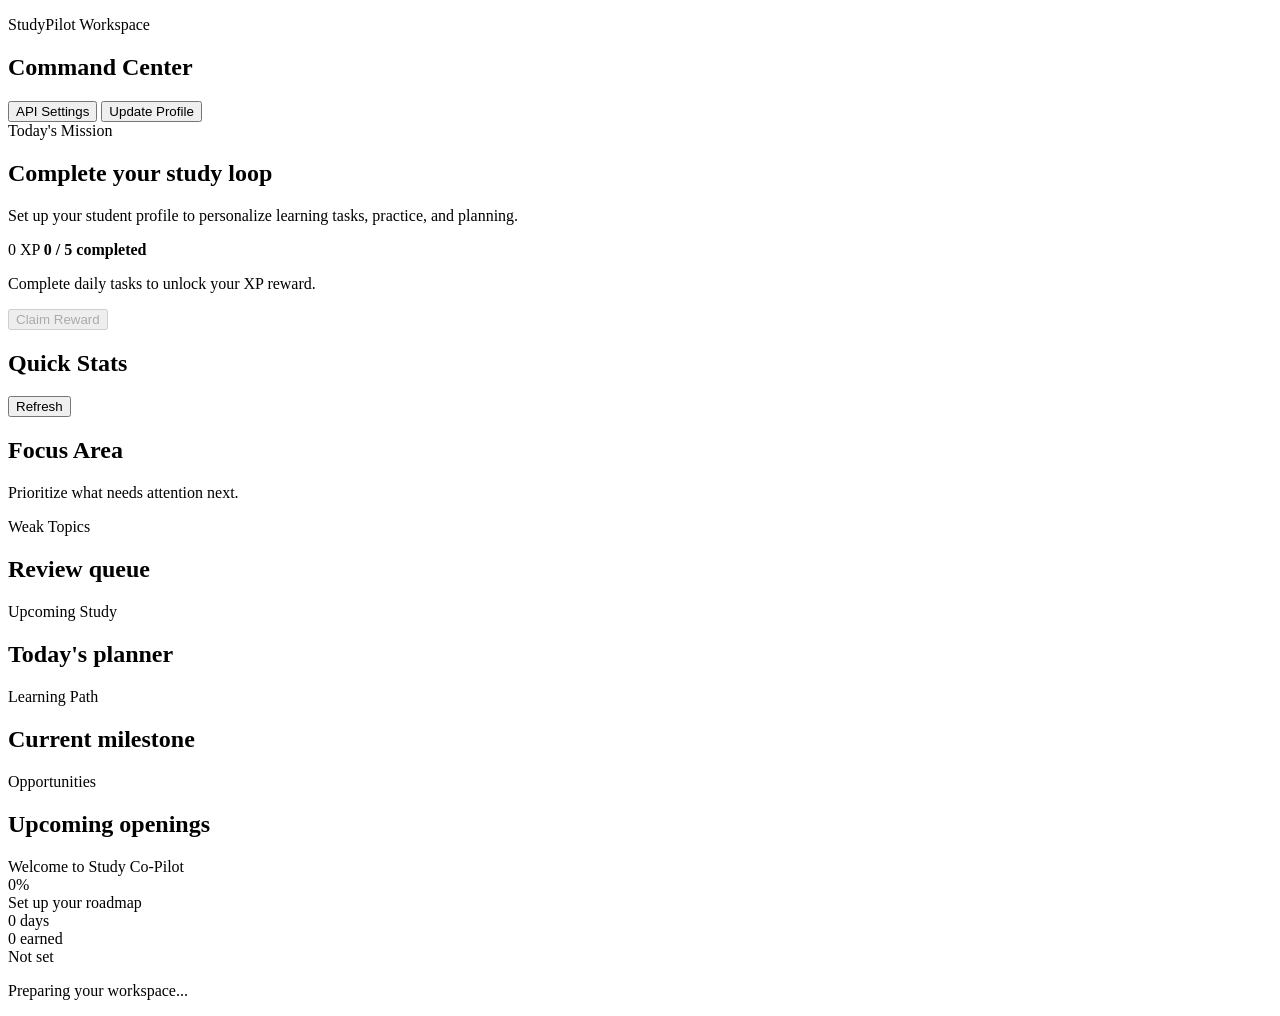
==== index.html @ db70b047 "Add files via upload" ====
<!DOCTYPE html>
<html lang="en" data-page="dashboard">
<head>
  <meta charset="UTF-8">
  <meta name="viewport" content="width=device-width, initial-scale=1.0">
  <title>Study Co-Pilot | Command Center</title>
  <meta name="description" content="Study Co-Pilot is a clean AI-powered learning command center for students.">
  <link rel="preconnect" href="https://fonts.googleapis.com">
  <link rel="preconnect" href="https://fonts.gstatic.com" crossorigin>
  <link rel="stylesheet" href="css/style.css">
</head>
<body>
  <div class="app-shell">
    <aside class="sidebar" id="sidebar"></aside>

    <div class="app-main">
      <header class="topbar" id="topbar"></header>

      <main class="page-content command-center-page">
        <section class="page-header command-center-header">
          <div>
            <p class="eyebrow">StudyPilot Workspace</p>
            <h1>Command Center</h1>
          </div>
          <div class="header-actions">
            <button class="secondary-button" id="openApiSettingsButton" type="button">API Settings</button>
            <button class="gradient-button" id="openSetupButton" type="button">Update Profile</button>
          </div>
        </section>

        <section class="mission-card" aria-labelledby="todaysMissionTitle">
          <div class="mission-card-main">
            <div class="mission-copy">
              <span class="badge badge-primary">Today's Mission</span>
              <h2 id="todaysMissionTitle">Complete your study loop</h2>
              <p id="dashboardSummary">Set up your student profile to personalize learning tasks, practice, and planning.</p>
            </div>
            <div class="mission-progress">
              <span class="daily-reward-pill" id="dailyRewardPoints">0 XP</span>
              <strong id="dailyTasksProgressLabel">0 / 5 completed</strong>
              <div class="progress-bar">
                <span id="dailyTasksProgressBar"></span>
              </div>
            </div>
          </div>

          <div id="dailyTasksPanel" class="daily-task-list mission-task-list"></div>

          <div class="mission-footer">
            <p id="dailyRewardStatus">Complete daily tasks to unlock your XP reward.</p>
            <button class="gradient-button" id="claimDailyRewardButton" type="button" disabled>Claim Reward</button>
          </div>
        </section>

        <section class="quick-stats-section" aria-labelledby="quickStatsTitle">
          <div class="section-kicker-row">
            <h2 id="quickStatsTitle">Quick Stats</h2>
            <button class="secondary-button" id="refreshDashboardButton" type="button">Refresh</button>
          </div>
          <div class="responsive-grid stats-grid quick-stats-grid" id="dashboardStats"></div>
        </section>

        <section class="focus-area-section" aria-labelledby="focusAreaTitle">
          <div class="section-kicker-row">
            <h2 id="focusAreaTitle">Focus Area</h2>
            <p>Prioritize what needs attention next.</p>
          </div>
          <div class="focus-area-grid">
            <article class="card focus-panel">
              <div class="card-header">
                <div>
                  <span class="badge badge-warning">Weak Topics</span>
                  <h2>Review queue</h2>
                </div>
              </div>
              <div id="weakTopicsPanel" class="dashboard-section-body"></div>
            </article>

            <article class="card focus-panel">
              <div class="card-header">
                <div>
                  <span class="badge badge-primary">Upcoming Study</span>
                  <h2>Today's planner</h2>
                </div>
              </div>
              <div id="todaysTimetable" class="dashboard-section-body"></div>
            </article>
          </div>
        </section>

        <section class="command-secondary-grid">
          <article class="card">
            <div class="card-header">
              <div>
                <span class="badge badge-accent">Learning Path</span>
                <h2>Current milestone</h2>
              </div>
            </div>
            <div id="roadmapMilestone" class="dashboard-section-body"></div>
          </article>

          <article class="card">
            <div class="card-header">
              <div>
                <span class="badge badge-secondary">Opportunities</span>
                <h2>Upcoming openings</h2>
              </div>
            </div>
            <div id="competitionsPreview" class="dashboard-section-body"></div>
          </article>
        </section>

        <div class="dashboard-hidden-hooks" aria-hidden="true">
          <div id="dashboardGreeting">Welcome to Study Co-Pilot</div>
          <div id="dashboardProgressLabel">0%</div>
          <div id="dashboardHeroMilestone">Set up your roadmap</div>
          <div id="dashboardStreak">0 days</div>
          <div id="dashboardBadges">0 earned</div>
          <div id="dashboardGoal">Not set</div>
          <div id="profileSnapshot"></div>
          <div id="dashboardSuggestions"></div>
          <div id="badgesPreview"></div>
          <span id="dashboardProgressBar"></span>
        </div>
      </main>
    </div>

    <nav class="bottom-nav" id="bottomNav"></nav>
  </div>

  <div id="modalRoot"></div>
  <div id="toastRoot" class="toast-root"></div>
  <div id="loadingOverlay" class="loading-overlay hidden">
    <div class="loading-spinner"></div>
    <p>Preparing your workspace...</p>
  </div>

  <script src="./js/storage.js" defer></script>
  <script src="./js/data.js" defer></script>
  <script src="./js/app.js" defer></script>
</body>
</html>
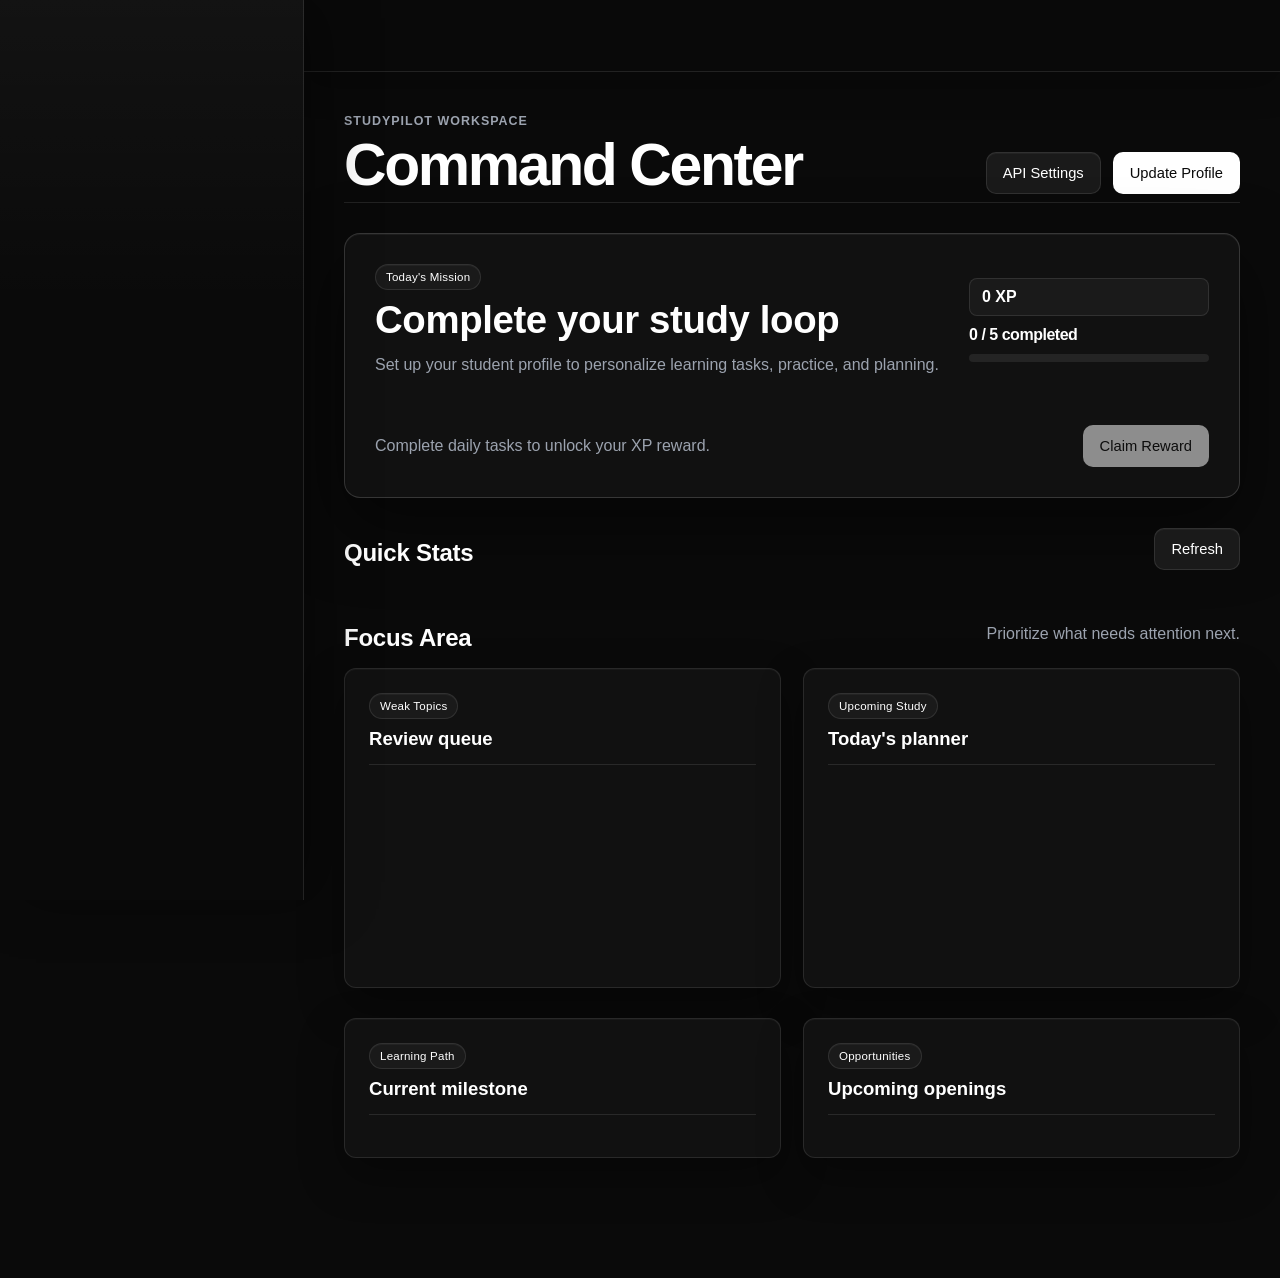
==== commit 210bc460: "Update index.html" ====
--- a/index.html
+++ b/index.html
@@ -7,7 +7,7 @@
   <meta name="description" content="Study Co-Pilot is a clean AI-powered learning command center for students.">
   <link rel="preconnect" href="https://fonts.googleapis.com">
   <link rel="preconnect" href="https://fonts.gstatic.com" crossorigin>
-  <link rel="stylesheet" href="css/style.css">
+  <link rel="stylesheet" href="CSS/style.css">
 </head>
 <body>
   <div class="app-shell">
--- a/CSS/style.css
+++ b/CSS/style.css
@@ -0,0 +1,4923 @@
+:root {
+  --primary: #0066cc;
+  --primary-gradient: #0066cc;
+  --primary-strong: #004f9f;
+  --secondary: #6e6e73;
+  --accent: #0066cc;
+  --background: #f5f5f7;
+  --success: #16a34a;
+  --warning: #d97706;
+  --danger: #dc2626;
+  --dark-bg: #f5f5f7;
+  --dark-card: #ffffff;
+  --light-bg: #f5f5f7;
+  --light-card: #ffffff;
+  --radius-sm: 8px;
+  --radius-md: 8px;
+  --radius-lg: 8px;
+  --shadow-soft: 0 8px 24px rgba(0, 0, 0, 0.05);
+  --shadow-strong: 0 14px 32px rgba(0, 0, 0, 0.08);
+  --transition: 220ms ease;
+  --sidebar-width: 272px;
+  --topbar-height: 88px;
+  --mobile-nav-height: 82px;
+  --bg: #f5f5f7;
+  --surface: #ffffff;
+  --surface-strong: #ffffff;
+  --surface-alt: #f5f5f7;
+  --text-primary: #1d1d1f;
+  --text-secondary: #6e6e73;
+  --text: #1d1d1f;
+  --text-muted: #6e6e73;
+  --text-soft: #86868b;
+  --border: rgba(0,0,0,0.08);
+  --border-strong: rgba(0,0,0,0.12);
+  --gradient-main: var(--primary-gradient);
+  --gradient-soft: #f5f5f7;
+  --focus-ring: 0 0 0 4px rgba(0, 102, 204, 0.14);
+  --backdrop: rgba(15, 23, 42, 0.52);
+}
+
+body.theme-dark {
+  --background: #f5f5f7;
+  --bg: #f5f5f7;
+  --surface: #ffffff;
+  --surface-strong: #ffffff;
+  --surface-alt: #f5f5f7;
+  --text-primary: #1d1d1f;
+  --text-secondary: #6e6e73;
+  --text: #1d1d1f;
+  --text-muted: #6e6e73;
+  --text-soft: #86868b;
+  --border: rgba(0,0,0,0.08);
+  --border-strong: rgba(0,0,0,0.12);
+  --shadow-soft: 0 8px 24px rgba(0, 0, 0, 0.05);
+  --shadow-strong: 0 14px 32px rgba(0, 0, 0, 0.08);
+  --backdrop: rgba(0, 0, 0, 0.28);
+}
+
+* {
+  box-sizing: border-box;
+}
+
+html {
+  scroll-behavior: smooth;
+}
+
+body {
+  margin: 0;
+  min-height: 100vh;
+  font-family: Inter, "Segoe UI", Roboto, Arial, sans-serif;
+  background:
+    linear-gradient(180deg, rgba(37, 99, 235, 0.06), transparent 260px),
+    var(--bg);
+  color: var(--text);
+  transition: background var(--transition), color var(--transition);
+}
+
+body::before {
+  content: "";
+  position: fixed;
+  inset: 0;
+  pointer-events: none;
+  background-image:
+    linear-gradient(rgba(255, 255, 255, 0.035) 1px, transparent 1px),
+    linear-gradient(90deg, rgba(255, 255, 255, 0.035) 1px, transparent 1px);
+  background-size: 48px 48px;
+  mask-image: radial-gradient(circle at center, black 38%, transparent 85%);
+  opacity: 0.22;
+}
+
+a {
+  color: inherit;
+  text-decoration: none;
+}
+
+button,
+input,
+textarea,
+select {
+  font: inherit;
+}
+
+button {
+  border: 0;
+  cursor: pointer;
+}
+
+img {
+  max-width: 100%;
+  display: block;
+}
+
+.hidden {
+  display: none !important;
+}
+
+.app-shell {
+  display: flex;
+  min-height: 100vh;
+}
+
+.sidebar {
+  position: fixed;
+  top: 0;
+  left: 0;
+  width: var(--sidebar-width);
+  height: 100vh;
+  padding: 24px 18px;
+  background: rgba(15, 23, 42, 0.96);
+  border-right: 1px solid rgba(148, 163, 184, 0.1);
+  backdrop-filter: blur(24px);
+  color: #e2e8f0;
+  z-index: 30;
+  overflow-y: auto;
+}
+
+.sidebar-panel {
+  display: flex;
+  flex-direction: column;
+  height: 100%;
+  gap: 24px;
+}
+
+.brand {
+  display: flex;
+  align-items: center;
+  gap: 14px;
+  padding: 14px;
+  border-radius: var(--radius-md);
+  background: rgba(255, 255, 255, 0.06);
+  box-shadow: inset 0 1px 0 rgba(255, 255, 255, 0.06);
+}
+
+.brand-mark {
+  width: 48px;
+  height: 48px;
+  border-radius: 8px;
+  display: grid;
+  place-items: center;
+  font-size: 1.3rem;
+  background: var(--gradient-main);
+  box-shadow: 0 14px 32px rgba(37, 99, 235, 0.35);
+}
+
+.brand-text strong,
+.brand-text span {
+  display: block;
+}
+
+.brand-text strong {
+  font-size: 1rem;
+}
+
+.brand-text span {
+  margin-top: 2px;
+  color: #94a3b8;
+  font-size: 0.9rem;
+}
+
+.sidebar-nav,
+.bottom-nav {
+  display: flex;
+}
+
+.sidebar-nav {
+  flex-direction: column;
+  gap: 8px;
+}
+
+.nav-link {
+  display: flex;
+  align-items: center;
+  gap: 12px;
+  padding: 13px 15px;
+  border-radius: 8px;
+  color: #cbd5e1;
+  transition: transform var(--transition), background var(--transition), color var(--transition), box-shadow var(--transition);
+}
+
+.nav-link:hover,
+.nav-link:focus-visible {
+  color: #ffffff;
+  background: rgba(255, 255, 255, 0.08);
+  transform: translateX(3px);
+}
+
+.nav-link.active {
+  color: #ffffff;
+  background: linear-gradient(135deg, rgba(37, 99, 235, 0.34), rgba(8, 145, 178, 0.24));
+  box-shadow: inset 0 1px 0 rgba(255, 255, 255, 0.06), 0 12px 25px rgba(15, 23, 42, 0.18);
+}
+
+.nav-link span:first-child {
+  font-size: 1.1rem;
+}
+
+.sidebar-footer {
+  margin-top: auto;
+}
+
+.sidebar-tip {
+  padding: 18px;
+  border-radius: var(--radius-md);
+  background: rgba(255, 255, 255, 0.06);
+  border: 1px solid rgba(148, 163, 184, 0.12);
+}
+
+.sidebar-tip p {
+  margin: 8px 0 0;
+  color: #cbd5e1;
+  line-height: 1.6;
+  font-size: 0.94rem;
+}
+
+.sidebar-tip strong {
+  font-size: 0.95rem;
+}
+
+.app-main {
+  flex: 1;
+  margin-left: var(--sidebar-width);
+  min-width: 0;
+}
+
+.topbar {
+  position: sticky;
+  top: 0;
+  z-index: 20;
+  height: var(--topbar-height);
+  display: flex;
+  align-items: center;
+  justify-content: space-between;
+  gap: 18px;
+  padding: 18px 28px;
+  background: rgba(248, 250, 252, 0.72);
+  backdrop-filter: blur(20px);
+  border-bottom: 1px solid var(--border);
+}
+
+body.theme-dark .topbar {
+  background: rgba(7, 16, 31, 0.72);
+}
+
+.topbar-title h2,
+.topbar-title p {
+  margin: 0;
+}
+
+.topbar-title h2 {
+  font-size: 1.1rem;
+}
+
+.topbar-title p {
+  color: var(--text-soft);
+  margin-top: 4px;
+  font-size: 0.92rem;
+}
+
+.topbar-actions,
+.header-actions,
+.topbar-profile {
+  display: flex;
+  align-items: center;
+  gap: 12px;
+}
+
+.icon-button,
+.theme-toggle {
+  width: 44px;
+  height: 44px;
+  border-radius: 8px;
+  background: var(--surface);
+  border: 1px solid var(--border);
+  color: var(--text);
+  display: grid;
+  place-items: center;
+  box-shadow: var(--shadow-soft);
+  transition: transform var(--transition), background var(--transition), border-color var(--transition);
+}
+
+.icon-button:hover,
+.theme-toggle:hover,
+.gradient-button:hover,
+.secondary-button:hover,
+.danger-button:hover {
+  transform: translateY(-2px);
+}
+
+.profile-pill {
+  display: flex;
+  align-items: center;
+  gap: 12px;
+  padding: 8px 14px 8px 8px;
+  border-radius: 8px;
+  background: var(--surface);
+  border: 1px solid var(--border);
+  box-shadow: var(--shadow-soft);
+}
+
+.profile-avatar {
+  width: 40px;
+  height: 40px;
+  border-radius: 8px;
+  display: grid;
+  place-items: center;
+  background: var(--gradient-main);
+  color: #ffffff;
+  font-weight: 700;
+}
+
+.profile-meta span,
+.profile-meta strong {
+  display: block;
+}
+
+.profile-meta span {
+  color: var(--text-soft);
+  font-size: 0.78rem;
+}
+
+.profile-meta strong {
+  font-size: 0.92rem;
+}
+
+.page-content {
+  padding: 28px;
+  padding-bottom: 116px;
+}
+
+.page-header {
+  display: flex;
+  align-items: flex-start;
+  justify-content: space-between;
+  gap: 20px;
+  margin-bottom: 26px;
+}
+
+.page-header h1,
+.page-header p,
+.card h2,
+.card h3,
+.card p {
+  margin-top: 0;
+}
+
+.page-header h1 {
+  margin-bottom: 10px;
+  font-size: clamp(2rem, 4vw, 2.75rem);
+  line-height: 1.08;
+}
+
+.eyebrow {
+  margin-bottom: 12px;
+  letter-spacing: 0.14em;
+  text-transform: uppercase;
+  font-size: 0.76rem;
+  font-weight: 700;
+  color: var(--primary);
+}
+
+.page-description {
+  max-width: 720px;
+  color: var(--text-muted);
+  line-height: 1.7;
+  font-size: 1rem;
+}
+
+.back-link {
+  margin-bottom: 16px;
+  padding: 0;
+  background: transparent;
+  color: var(--text-soft);
+  font-weight: 600;
+}
+
+.responsive-grid {
+  display: grid;
+  gap: 20px;
+}
+
+.stats-grid {
+  grid-template-columns: repeat(4, minmax(0, 1fr));
+  margin-bottom: 20px;
+}
+
+.dashboard-layout {
+  grid-template-columns: 1.5fr 1fr;
+}
+
+.dashboard-detail-grid {
+  grid-template-columns: repeat(2, minmax(0, 1fr));
+}
+
+.quick-actions-grid {
+  grid-template-columns: repeat(2, minmax(0, 1fr));
+}
+
+.card,
+.stat-card,
+.action-card {
+  position: relative;
+  overflow: hidden;
+  background: var(--surface);
+  border: 1px solid var(--border);
+  border-radius: var(--radius-lg);
+  box-shadow: var(--shadow-soft);
+  backdrop-filter: blur(14px);
+}
+
+.card {
+  padding: 24px;
+}
+
+.card::before,
+.stat-card::before,
+.action-card::before {
+  content: "";
+  position: absolute;
+  inset: 0 auto auto 0;
+  width: 100%;
+  height: 1px;
+  background: linear-gradient(90deg, rgba(255, 255, 255, 0.46), transparent);
+  opacity: 0.7;
+}
+
+.card-header {
+  display: flex;
+  align-items: flex-start;
+  justify-content: space-between;
+  gap: 16px;
+  margin-bottom: 20px;
+}
+
+.card-header h2 {
+  margin: 10px 0 0;
+  font-size: 1.25rem;
+}
+
+.stat-card {
+  padding: 22px;
+}
+
+.stat-card .stat-icon {
+  width: 50px;
+  height: 50px;
+  border-radius: 18px;
+  display: grid;
+  place-items: center;
+  font-size: 1.25rem;
+  background: var(--gradient-soft);
+  margin-bottom: 18px;
+}
+
+.stat-card h3 {
+  margin: 0 0 8px;
+  font-size: 0.95rem;
+  color: var(--text-muted);
+}
+
+.stat-card strong {
+  display: block;
+  font-size: 1.8rem;
+  margin-bottom: 8px;
+}
+
+.stat-card p {
+  margin: 0;
+  color: var(--text-soft);
+  line-height: 1.6;
+}
+
+.dashboard-hero {
+  min-height: 100%;
+  background:
+    linear-gradient(135deg, rgba(37, 99, 235, 0.11), rgba(8, 145, 178, 0.08)),
+    var(--surface);
+}
+
+.hero-footer {
+  display: flex;
+  flex-wrap: wrap;
+  gap: 12px;
+  margin-top: 20px;
+}
+
+.hero-meta-row {
+  display: grid;
+  grid-template-columns: repeat(2, minmax(0, 1fr));
+  gap: 14px;
+  margin-top: 18px;
+}
+
+.hero-meta-block {
+  padding: 16px 18px;
+  border-radius: 8px;
+  background: rgba(255, 255, 255, 0.1);
+  border: 1px solid var(--border);
+}
+
+.hero-meta-block span,
+.hero-meta-block strong {
+  display: block;
+}
+
+.hero-meta-block span {
+  color: var(--text-soft);
+  font-size: 0.82rem;
+  margin-bottom: 6px;
+}
+
+.hero-meta-block strong {
+  font-size: 1.08rem;
+  line-height: 1.45;
+}
+
+.hero-chip {
+  min-width: 150px;
+  padding: 14px 16px;
+  border-radius: 8px;
+  background: rgba(255, 255, 255, 0.08);
+  border: 1px solid var(--border);
+}
+
+.hero-chip span,
+.hero-chip strong {
+  display: block;
+}
+
+.hero-chip span {
+  color: var(--text-soft);
+  font-size: 0.82rem;
+  margin-bottom: 4px;
+}
+
+.hero-chip strong {
+  font-size: 1rem;
+}
+
+.action-card {
+  display: block;
+  padding: 20px;
+  min-height: 170px;
+  transition: transform var(--transition), border-color var(--transition), box-shadow var(--transition);
+}
+
+.action-card:hover {
+  transform: translateY(-4px);
+  border-color: rgba(37, 99, 235, 0.28);
+  box-shadow: var(--shadow-strong);
+}
+
+.action-icon {
+  display: inline-grid;
+  place-items: center;
+  width: 46px;
+  height: 46px;
+  border-radius: 8px;
+  background: var(--gradient-soft);
+  margin-bottom: 18px;
+}
+
+.action-card h3 {
+  margin-bottom: 10px;
+}
+
+.action-card p {
+  color: var(--text-soft);
+  line-height: 1.65;
+}
+
+.gradient-button,
+.secondary-button,
+.danger-button {
+  display: inline-flex;
+  align-items: center;
+  justify-content: center;
+  gap: 10px;
+  min-height: 46px;
+  padding: 0 18px;
+  border-radius: 8px;
+  font-weight: 700;
+  transition: transform var(--transition), opacity var(--transition), box-shadow var(--transition), background var(--transition);
+}
+
+.gradient-button {
+  color: #ffffff;
+  background: var(--gradient-main);
+  box-shadow: 0 16px 30px rgba(37, 99, 235, 0.28);
+}
+
+.secondary-button {
+  color: var(--text);
+  background: var(--surface);
+  border: 1px solid var(--border);
+}
+
+.danger-button {
+  color: #ffffff;
+  background: linear-gradient(135deg, #dc2626, #f97316);
+  box-shadow: 0 16px 30px rgba(220, 38, 38, 0.2);
+}
+
+.badge {
+  display: inline-flex;
+  align-items: center;
+  gap: 8px;
+  padding: 8px 12px;
+  border-radius: 999px;
+  font-size: 0.76rem;
+  font-weight: 700;
+  letter-spacing: 0.02em;
+}
+
+.badge-primary {
+  background: rgba(37, 99, 235, 0.12);
+  color: var(--primary);
+}
+
+.badge-secondary {
+  background: rgba(124, 58, 237, 0.12);
+  color: var(--secondary);
+}
+
+.badge-accent {
+  background: rgba(6, 182, 212, 0.12);
+  color: var(--accent);
+}
+
+.badge-success {
+  background: rgba(34, 197, 94, 0.12);
+  color: var(--success);
+}
+
+.badge-warning {
+  background: rgba(245, 158, 11, 0.14);
+  color: var(--warning);
+}
+
+.badge-danger {
+  background: rgba(239, 68, 68, 0.14);
+  color: var(--danger);
+}
+
+.progress-bar {
+  width: 100%;
+  height: 14px;
+  padding: 2px;
+  border-radius: 999px;
+  background: rgba(148, 163, 184, 0.18);
+  overflow: hidden;
+}
+
+.progress-bar span {
+  display: block;
+  width: 0;
+  height: 100%;
+  border-radius: inherit;
+  background: var(--gradient-main);
+  transition: width 400ms ease;
+}
+
+.stack-list {
+  display: grid;
+  gap: 14px;
+}
+
+.dashboard-control-stack {
+  display: grid;
+  gap: 18px;
+}
+
+.control-actions {
+  display: flex;
+  gap: 12px;
+}
+
+.control-actions .secondary-button,
+.control-actions .danger-button {
+  flex: 1;
+}
+
+.stack-item {
+  display: flex;
+  align-items: flex-start;
+  gap: 14px;
+  padding: 16px;
+  border-radius: 8px;
+  background: var(--surface-alt);
+  border: 1px solid var(--border);
+}
+
+.stack-item span {
+  width: 40px;
+  height: 40px;
+  border-radius: 8px;
+  display: grid;
+  place-items: center;
+  background: rgba(37, 99, 235, 0.14);
+}
+
+.stack-item h3 {
+  margin: 0 0 6px;
+  font-size: 1rem;
+}
+
+.stack-item p {
+  margin: 0;
+  color: var(--text-soft);
+  line-height: 1.6;
+}
+
+.profile-snapshot {
+  display: grid;
+  gap: 14px;
+}
+
+.snapshot-row {
+  display: flex;
+  justify-content: space-between;
+  gap: 14px;
+  padding: 14px 0;
+  border-bottom: 1px solid var(--border);
+}
+
+.snapshot-row:last-child {
+  border-bottom: 0;
+  padding-bottom: 0;
+}
+
+.snapshot-row span {
+  color: var(--text-soft);
+}
+
+.dashboard-section-body {
+  display: grid;
+  gap: 14px;
+}
+
+.info-card {
+  display: grid;
+  gap: 12px;
+  padding: 18px;
+  border-radius: 8px;
+  background: linear-gradient(180deg, rgba(37, 99, 235, 0.08), rgba(124, 58, 237, 0.04));
+  border: 1px solid var(--border);
+}
+
+.info-card h3,
+.info-card p {
+  margin: 0;
+}
+
+.info-card p {
+  color: var(--text-soft);
+  line-height: 1.65;
+}
+
+.info-meta {
+  display: flex;
+  flex-wrap: wrap;
+  gap: 10px;
+}
+
+.info-pill {
+  display: inline-flex;
+  align-items: center;
+  gap: 8px;
+  padding: 9px 12px;
+  border-radius: 8px;
+  background: var(--surface-alt);
+  border: 1px solid var(--border);
+  font-size: 0.82rem;
+  color: var(--text-muted);
+}
+
+.competition-list,
+.badge-list,
+.schedule-list,
+.weak-topics-list {
+  display: grid;
+  gap: 12px;
+}
+
+.competition-item,
+.badge-item,
+.schedule-item,
+.weak-topic-item {
+  display: grid;
+  gap: 8px;
+  padding: 16px;
+  border-radius: 8px;
+  background: var(--surface-alt);
+  border: 1px solid var(--border);
+  transition: transform var(--transition), box-shadow var(--transition), border-color var(--transition);
+}
+
+.competition-item:hover,
+.badge-item:hover,
+.schedule-item:hover,
+.weak-topic-item:hover {
+  transform: translateY(-2px);
+  box-shadow: var(--shadow-soft);
+}
+
+.competition-item h3,
+.badge-item h3,
+.schedule-item h3,
+.weak-topic-item h3 {
+  margin: 0;
+  font-size: 1rem;
+}
+
+.competition-item p,
+.badge-item p,
+.schedule-item p,
+.weak-topic-item p {
+  margin: 0;
+  color: var(--text-soft);
+  line-height: 1.6;
+}
+
+.weak-topic-item {
+  background: linear-gradient(180deg, rgba(239, 68, 68, 0.12), rgba(239, 68, 68, 0.05));
+  border-color: rgba(239, 68, 68, 0.25);
+}
+
+.weak-topic-item h3 {
+  color: var(--danger);
+}
+
+.badge-item.is-earned {
+  background: linear-gradient(180deg, rgba(34, 197, 94, 0.12), rgba(34, 197, 94, 0.04));
+}
+
+.badge-item.is-locked {
+  opacity: 0.82;
+}
+
+.item-topline {
+  display: flex;
+  align-items: center;
+  justify-content: space-between;
+  gap: 12px;
+}
+
+.item-meta {
+  display: flex;
+  flex-wrap: wrap;
+  gap: 8px;
+}
+
+.roadmap-timeline {
+  display: grid;
+  gap: 18px;
+}
+
+.roadmap-phase-card {
+  position: relative;
+}
+
+.roadmap-topic-grid {
+  display: grid;
+  gap: 14px;
+  margin-top: 8px;
+}
+
+.roadmap-topic-card {
+  display: grid;
+  gap: 12px;
+  padding: 18px;
+  border-radius: 20px;
+  background: var(--surface-alt);
+  border: 1px solid var(--border);
+  transition: transform var(--transition), box-shadow var(--transition), border-color var(--transition);
+}
+
+.roadmap-topic-card:hover {
+  transform: translateY(-2px);
+  box-shadow: var(--shadow-soft);
+}
+
+.roadmap-topic-card.is-done {
+  background: linear-gradient(180deg, rgba(34, 197, 94, 0.14), rgba(34, 197, 94, 0.05));
+  border-color: rgba(34, 197, 94, 0.28);
+}
+
+.roadmap-topic-card.is-progress {
+  background: linear-gradient(180deg, rgba(6, 182, 212, 0.14), rgba(6, 182, 212, 0.05));
+  border-color: rgba(6, 182, 212, 0.25);
+}
+
+.roadmap-topic-actions {
+  display: flex;
+  flex-wrap: wrap;
+  gap: 10px;
+}
+
+.roadmap-topic-actions .secondary-button,
+.roadmap-topic-actions .gradient-button {
+  flex: 1;
+}
+
+.roadmap-status-switches {
+  display: flex;
+  flex-wrap: wrap;
+  gap: 8px;
+}
+
+.status-chip {
+  padding: 9px 12px;
+  border-radius: 999px;
+  background: var(--surface);
+  border: 1px solid var(--border);
+  color: var(--text-soft);
+  transition: transform var(--transition), border-color var(--transition), color var(--transition), background var(--transition);
+}
+
+.status-chip.active {
+  color: var(--text);
+  border-color: rgba(37, 99, 235, 0.28);
+  background: rgba(37, 99, 235, 0.12);
+}
+
+.roadmap-bullet-list {
+  margin: 0;
+  padding-left: 18px;
+  color: var(--text-soft);
+  line-height: 1.8;
+}
+
+.code-preview {
+  margin: 0;
+  padding: 16px;
+  overflow-x: auto;
+  border-radius: 18px;
+  background: rgba(15, 23, 42, 0.92);
+  color: #dbeafe;
+  font-size: 0.9rem;
+  line-height: 1.7;
+}
+
+.quiz-shell,
+.quiz-results-shell {
+  display: grid;
+  gap: 18px;
+}
+
+.quiz-option-grid,
+.quiz-review-list {
+  display: grid;
+  gap: 14px;
+}
+
+.quiz-option-card {
+  display: flex;
+  align-items: center;
+  gap: 16px;
+  width: 100%;
+  padding: 18px;
+  border-radius: 22px;
+  background: var(--surface-alt);
+  border: 1px solid var(--border);
+  color: var(--text);
+  text-align: left;
+  transition: transform var(--transition), border-color var(--transition), box-shadow var(--transition), background var(--transition);
+}
+
+.quiz-option-card:hover {
+  transform: translateY(-2px);
+  border-color: rgba(37, 99, 235, 0.28);
+  box-shadow: var(--shadow-soft);
+}
+
+.quiz-option-card.selected {
+  background: #ffffff;
+  color: #0f172a;
+  border-color: rgba(15, 23, 42, 0.16);
+  font-weight: 700;
+}
+
+.quiz-option-label {
+  flex: 0 0 48px;
+  width: 48px;
+  height: 48px;
+  border-radius: 16px;
+  display: grid;
+  place-items: center;
+  background: var(--gradient-main);
+  color: #ffffff;
+  font-weight: 800;
+  font-size: 1rem;
+}
+
+.quiz-option-text {
+  display: block;
+  font-size: 1rem;
+  line-height: 1.6;
+}
+
+.checkbox-grid {
+  display: grid;
+  grid-template-columns: repeat(7, minmax(0, 1fr));
+  gap: 10px;
+}
+
+.checkbox-card,
+.toggle-row {
+  display: flex;
+  align-items: center;
+  gap: 10px;
+}
+
+.checkbox-card {
+  justify-content: center;
+  min-height: 52px;
+  padding: 10px 12px;
+  border-radius: 16px;
+  background: var(--surface-alt);
+  border: 1px solid var(--border);
+  color: var(--text);
+  cursor: pointer;
+}
+
+.checkbox-card input,
+.toggle-row input {
+  accent-color: var(--primary);
+}
+
+.checkbox-card span,
+.toggle-row span {
+  font-weight: 600;
+}
+
+.subject-draft-card {
+  display: grid;
+  gap: 14px;
+  padding: 18px;
+  border-radius: 20px;
+  background: var(--surface-alt);
+  border: 1px solid var(--border);
+}
+
+.timetable-grid {
+  display: grid;
+  grid-template-columns: repeat(2, minmax(0, 1fr));
+  gap: 16px;
+}
+
+.timetable-day-card {
+  display: grid;
+  gap: 14px;
+  padding: 18px;
+  border-radius: 22px;
+  background: linear-gradient(180deg, rgba(37, 99, 235, 0.06), rgba(124, 58, 237, 0.04));
+  border: 1px solid var(--border);
+}
+
+.timetable-day-card.is-today {
+  border-color: rgba(34, 197, 94, 0.32);
+  box-shadow: 0 20px 40px rgba(34, 197, 94, 0.1);
+}
+
+.timetable-slot-list {
+  display: grid;
+  gap: 12px;
+}
+
+.timetable-slot-card {
+  display: grid;
+  gap: 10px;
+  padding: 16px;
+  border-radius: 18px;
+  border: 1px solid rgba(148, 163, 184, 0.18);
+  background:
+    linear-gradient(180deg, color-mix(in srgb, var(--subject-accent) 14%, transparent), rgba(255, 255, 255, 0.02)),
+    var(--surface-alt);
+}
+
+.slot-normal {
+  border-left: 4px solid var(--subject-accent);
+}
+
+.slot-weak {
+  border-left: 4px solid var(--danger);
+  background:
+    linear-gradient(180deg, rgba(239, 68, 68, 0.12), rgba(239, 68, 68, 0.04)),
+    var(--surface-alt);
+}
+
+.slot-break {
+  border-left: 4px solid #94a3b8;
+}
+
+.slot-revision {
+  border-left: 4px solid var(--secondary);
+}
+
+.slot-edit-button {
+  min-height: 38px;
+  padding: 0 12px;
+}
+
+.resource-grid {
+  display: grid;
+  gap: 14px;
+}
+
+.resource-card {
+  display: grid;
+  gap: 12px;
+  padding: 18px;
+  border-radius: 22px;
+  background: var(--surface-alt);
+  border: 1px solid var(--border);
+  transition: transform var(--transition), box-shadow var(--transition), border-color var(--transition);
+}
+
+.resource-card:hover {
+  transform: translateY(-2px);
+  box-shadow: var(--shadow-soft);
+  border-color: rgba(37, 99, 235, 0.28);
+}
+
+.resource-card p {
+  margin: 0;
+  color: var(--text-soft);
+  line-height: 1.65;
+}
+
+.resource-cta {
+  justify-self: start;
+}
+
+.tab-row {
+  display: flex;
+  flex-wrap: wrap;
+  gap: 10px;
+}
+
+.opportunity-card {
+  background: linear-gradient(180deg, rgba(37, 99, 235, 0.08), rgba(124, 58, 237, 0.05));
+}
+
+.empty-state {
+  display: grid;
+  place-items: center;
+  text-align: center;
+  min-height: 320px;
+  padding: 26px;
+  border-radius: 22px;
+  background: linear-gradient(180deg, rgba(37, 99, 235, 0.06), rgba(124, 58, 237, 0.04));
+  border: 1px dashed var(--border-strong);
+}
+
+.empty-state-icon {
+  width: 72px;
+  height: 72px;
+  border-radius: 24px;
+  display: grid;
+  place-items: center;
+  font-size: 1.6rem;
+  margin-bottom: 16px;
+  background: rgba(255, 255, 255, 0.14);
+}
+
+.empty-state h3 {
+  margin-bottom: 10px;
+}
+
+.empty-state p {
+  max-width: 540px;
+  color: var(--text-soft);
+  line-height: 1.7;
+}
+
+.form-grid {
+  display: grid;
+  gap: 16px;
+}
+
+.form-row {
+  display: grid;
+  gap: 8px;
+}
+
+.form-row-inline {
+  display: grid;
+  grid-template-columns: repeat(2, minmax(0, 1fr));
+  gap: 16px;
+}
+
+.form-label {
+  font-size: 0.92rem;
+  font-weight: 700;
+}
+
+.form-help {
+  margin: 0;
+  color: var(--text-soft);
+  font-size: 0.84rem;
+  line-height: 1.5;
+}
+
+.form-control {
+  width: 100%;
+  min-height: 50px;
+  padding: 0 16px;
+  border-radius: 14px;
+  border: 1px solid var(--border);
+  background: var(--surface-strong);
+  color: var(--text);
+  outline: none;
+  transition: border-color var(--transition), box-shadow var(--transition), background var(--transition);
+}
+
+textarea.form-control {
+  min-height: 120px;
+  padding: 14px 16px;
+  resize: vertical;
+}
+
+.form-control:focus {
+  border-color: rgba(37, 99, 235, 0.5);
+  box-shadow: 0 0 0 4px rgba(37, 99, 235, 0.12);
+}
+
+.modal {
+  position: fixed;
+  inset: 0;
+  display: grid;
+  place-items: center;
+  padding: 24px;
+  background: var(--backdrop);
+  z-index: 60;
+  opacity: 0;
+  pointer-events: none;
+  transition: opacity var(--transition);
+}
+
+.modal.open {
+  opacity: 1;
+  pointer-events: auto;
+}
+
+.modal-panel {
+  width: min(640px, 100%);
+  max-height: calc(100vh - 48px);
+  overflow-y: auto;
+  padding: 24px;
+  border-radius: 28px;
+  background: var(--surface-strong);
+  border: 1px solid var(--border);
+  box-shadow: var(--shadow-strong);
+  transform: translateY(14px) scale(0.98);
+  transition: transform var(--transition);
+}
+
+.modal.open .modal-panel {
+  transform: translateY(0) scale(1);
+}
+
+.modal-header,
+.modal-footer {
+  display: flex;
+  align-items: center;
+  justify-content: space-between;
+  gap: 16px;
+}
+
+.modal-header {
+  margin-bottom: 18px;
+}
+
+.modal-header h2,
+.modal-header p {
+  margin: 0;
+}
+
+.modal-header p {
+  margin-top: 8px;
+  color: var(--text-soft);
+  line-height: 1.6;
+}
+
+.modal-footer {
+  margin-top: 22px;
+}
+
+.toast-root {
+  position: fixed;
+  top: 24px;
+  right: 24px;
+  display: grid;
+  gap: 12px;
+  z-index: 70;
+}
+
+.toast {
+  min-width: 280px;
+  max-width: 360px;
+  padding: 16px 18px;
+  border-radius: 18px;
+  background: rgba(15, 23, 42, 0.94);
+  color: #f8fafc;
+  box-shadow: 0 20px 40px rgba(2, 8, 23, 0.28);
+  border: 1px solid rgba(148, 163, 184, 0.16);
+  transform: translateY(-8px);
+  opacity: 0;
+  animation: toast-in 260ms ease forwards;
+}
+
+.toast.success {
+  border-left: 4px solid var(--success);
+}
+
+.toast.warning {
+  border-left: 4px solid var(--warning);
+}
+
+.toast.danger {
+  border-left: 4px solid var(--danger);
+}
+
+.toast-title {
+  display: block;
+  margin-bottom: 4px;
+  font-weight: 700;
+}
+
+.toast-message {
+  color: #cbd5e1;
+  line-height: 1.55;
+  font-size: 0.92rem;
+}
+
+.loading-overlay {
+  position: fixed;
+  inset: 0;
+  display: grid;
+  place-items: center;
+  gap: 14px;
+  background: rgba(7, 16, 31, 0.72);
+  color: #f8fafc;
+  z-index: 80;
+}
+
+.loading-spinner {
+  width: 58px;
+  height: 58px;
+  border-radius: 50%;
+  border: 4px solid rgba(255, 255, 255, 0.18);
+  border-top-color: #ffffff;
+  animation: spin 0.8s linear infinite;
+}
+
+.bottom-nav {
+  position: fixed;
+  left: 50%;
+  bottom: 18px;
+  transform: translateX(-50%);
+  width: min(calc(100% - 24px), 720px);
+  align-items: center;
+  justify-content: space-around;
+  gap: 10px;
+  padding: 10px;
+  border-radius: 24px;
+  background: rgba(15, 23, 42, 0.92);
+  backdrop-filter: blur(20px);
+  border: 1px solid rgba(148, 163, 184, 0.12);
+  box-shadow: 0 26px 45px rgba(15, 23, 42, 0.24);
+  z-index: 35;
+  display: none;
+  overflow-x: auto;
+  scrollbar-width: none;
+}
+
+.bottom-nav::-webkit-scrollbar {
+  display: none;
+}
+
+.bottom-nav .nav-link {
+  flex: 0 0 92px;
+  justify-content: center;
+  flex-direction: column;
+  gap: 6px;
+  min-height: 58px;
+  padding: 8px;
+  font-size: 0.74rem;
+  color: #cbd5e1;
+}
+
+.bottom-nav .nav-link:hover,
+.bottom-nav .nav-link.active {
+  transform: none;
+}
+
+.bottom-nav .nav-link span:last-child {
+  white-space: nowrap;
+}
+
+@keyframes spin {
+  to {
+    transform: rotate(360deg);
+  }
+}
+
+@keyframes toast-in {
+  to {
+    opacity: 1;
+    transform: translateY(0);
+  }
+}
+
+@media (max-width: 1180px) {
+  .stats-grid {
+    grid-template-columns: repeat(2, minmax(0, 1fr));
+  }
+
+  .dashboard-layout {
+    grid-template-columns: 1fr;
+  }
+
+  .dashboard-layout .dashboard-hero {
+    grid-row: auto;
+  }
+
+  .dashboard-detail-grid {
+    grid-template-columns: 1fr;
+  }
+}
+
+@media (max-width: 920px) {
+  .sidebar {
+    display: none;
+  }
+
+  .app-main {
+    margin-left: 0;
+  }
+
+  .topbar {
+    padding: 16px 18px;
+  }
+
+  .page-content {
+    padding: 18px;
+    padding-bottom: calc(var(--mobile-nav-height) + 36px);
+  }
+
+  .page-header {
+    flex-direction: column;
+  }
+
+  .header-actions {
+    width: 100%;
+  }
+
+  .header-actions .gradient-button,
+  .header-actions .secondary-button {
+    flex: 1;
+  }
+
+  .bottom-nav {
+    display: flex;
+  }
+}
+
+@media (max-width: 720px) {
+  .stats-grid,
+  .dashboard-detail-grid,
+  .quick-actions-grid,
+  .form-row-inline,
+  .hero-meta-row {
+    grid-template-columns: 1fr;
+  }
+
+  .topbar-actions {
+    gap: 8px;
+  }
+
+  .profile-pill {
+    padding-right: 10px;
+  }
+
+  .profile-meta {
+    display: none;
+  }
+
+  .control-actions {
+    flex-direction: column;
+  }
+
+  .roadmap-topic-actions {
+    flex-direction: column;
+  }
+
+  .checkbox-grid,
+  .timetable-grid {
+    grid-template-columns: 1fr;
+  }
+
+  .modal,
+  .modal-panel {
+    padding: 18px;
+  }
+
+  .modal-footer {
+    flex-direction: column-reverse;
+    align-items: stretch;
+  }
+
+  .modal-footer .gradient-button,
+  .modal-footer .secondary-button,
+  .modal-footer .danger-button {
+    width: 100%;
+  }
+
+  .toast-root {
+    top: auto;
+    bottom: 104px;
+    right: 12px;
+    left: 12px;
+  }
+
+  .toast {
+    max-width: none;
+  }
+}
+
+/* Legacy SaaS design layer */
+body {
+  background:
+    linear-gradient(180deg, rgba(79, 70, 229, 0.08), rgba(14, 165, 233, 0.03) 320px, transparent 520px),
+    var(--bg);
+  font-feature-settings: "cv02", "cv03", "cv04", "cv11";
+  letter-spacing: 0;
+}
+
+body.theme-dark {
+  background:
+    linear-gradient(180deg, rgba(79, 70, 229, 0.18), rgba(14, 165, 233, 0.06) 320px, transparent 560px),
+    var(--bg);
+}
+
+body::before {
+  background-image:
+    linear-gradient(rgba(100, 116, 139, 0.08) 1px, transparent 1px),
+    linear-gradient(90deg, rgba(100, 116, 139, 0.08) 1px, transparent 1px);
+  background-size: 56px 56px;
+  mask-image: linear-gradient(180deg, black, transparent 78%);
+  opacity: 0.36;
+}
+
+.sidebar {
+  padding: 20px 14px;
+  background:
+    linear-gradient(180deg, rgba(15, 23, 42, 0.98), rgba(17, 24, 39, 0.96)),
+    #0f172a;
+  border-right-color: rgba(148, 163, 184, 0.14);
+}
+
+.sidebar-panel {
+  gap: 18px;
+}
+
+.brand {
+  padding: 12px;
+  border: 1px solid rgba(148, 163, 184, 0.14);
+  background: linear-gradient(180deg, rgba(255, 255, 255, 0.08), rgba(255, 255, 255, 0.035));
+}
+
+.brand-mark {
+  width: 42px;
+  height: 42px;
+  box-shadow: 0 14px 34px rgba(79, 70, 229, 0.34);
+}
+
+.brand-text strong {
+  font-size: 1.02rem;
+  letter-spacing: 0;
+}
+
+.brand-text span {
+  color: #9ca3af;
+  font-size: 0.8rem;
+}
+
+.sidebar-nav {
+  gap: 6px;
+}
+
+.nav-link {
+  min-height: 44px;
+  padding: 10px 12px;
+  color: #a7b0c0;
+  font-weight: 650;
+  font-size: 0.92rem;
+}
+
+.nav-link:hover,
+.nav-link:focus-visible {
+  background: rgba(255, 255, 255, 0.07);
+  transform: translateX(2px);
+}
+
+.nav-link.active {
+  background: linear-gradient(135deg, rgba(79, 70, 229, 0.34), rgba(124, 58, 237, 0.22), rgba(14, 165, 233, 0.18));
+  box-shadow: inset 0 1px 0 rgba(255, 255, 255, 0.08), 0 14px 26px rgba(2, 6, 23, 0.24);
+}
+
+.sidebar-tip {
+  padding: 14px;
+  background: rgba(255, 255, 255, 0.045);
+}
+
+.topbar {
+  height: 76px;
+  padding: 14px 28px;
+  background: rgba(246, 247, 251, 0.72);
+  backdrop-filter: blur(22px) saturate(150%);
+}
+
+body.theme-dark .topbar {
+  background: rgba(9, 13, 26, 0.74);
+}
+
+.topbar-title h2 {
+  font-size: 1rem;
+  font-weight: 800;
+}
+
+.topbar-title p {
+  max-width: 720px;
+  white-space: nowrap;
+  overflow: hidden;
+  text-overflow: ellipsis;
+}
+
+.page-content {
+  max-width: 1480px;
+  margin: 0 auto;
+  padding: 30px 32px 116px;
+}
+
+.page-header {
+  align-items: center;
+  padding: 6px 0 8px;
+  margin-bottom: 24px;
+}
+
+.page-header h1 {
+  margin-bottom: 8px;
+  color: var(--text);
+  font-size: clamp(2.15rem, 4vw, 3.35rem);
+  font-weight: 860;
+}
+
+.eyebrow {
+  margin-bottom: 10px;
+  color: var(--primary);
+  font-size: 0.72rem;
+  letter-spacing: 0.12em;
+}
+
+.page-description {
+  max-width: 780px;
+  color: var(--text-muted);
+  font-size: 1.02rem;
+}
+
+.back-link {
+  display: inline-flex;
+  align-items: center;
+  min-height: 34px;
+  margin-bottom: 12px;
+  color: var(--text-soft);
+}
+
+.responsive-grid {
+  gap: 18px;
+}
+
+.dashboard-layout {
+  grid-template-columns: minmax(0, 1.45fr) minmax(340px, 0.95fr);
+}
+
+.dashboard-detail-grid {
+  grid-template-columns: repeat(2, minmax(0, 1fr));
+  margin-top: 18px;
+}
+
+.stats-grid {
+  grid-template-columns: repeat(4, minmax(0, 1fr));
+  gap: 14px;
+  margin-bottom: 18px;
+}
+
+.card,
+.stat-card,
+.action-card {
+  background: var(--surface);
+  border-color: var(--border);
+  border-radius: 8px;
+  box-shadow: var(--shadow-soft);
+  backdrop-filter: blur(18px) saturate(135%);
+}
+
+.card {
+  padding: 22px;
+}
+
+.card::before,
+.stat-card::before,
+.action-card::before {
+  background: linear-gradient(90deg, rgba(255, 255, 255, 0.62), transparent 72%);
+}
+
+body.theme-dark .card::before,
+body.theme-dark .stat-card::before,
+body.theme-dark .action-card::before {
+  opacity: 0.28;
+}
+
+.card-header {
+  gap: 14px;
+  margin-bottom: 18px;
+}
+
+.card-header h2 {
+  margin-top: 8px;
+  font-size: 1.16rem;
+  line-height: 1.24;
+  font-weight: 820;
+}
+
+.stat-card {
+  min-height: 162px;
+  padding: 18px;
+}
+
+.stat-card .stat-icon,
+.action-icon,
+.empty-state-icon,
+.quiz-option-label,
+.daily-task-icon,
+.stack-item span,
+.profile-avatar,
+.brand-mark {
+  border-radius: 8px;
+}
+
+.stat-card .stat-icon {
+  width: 42px;
+  height: 42px;
+  margin-bottom: 16px;
+  font-size: 1.08rem;
+  background: var(--gradient-soft);
+}
+
+.stat-card h3 {
+  color: var(--text-soft);
+  font-size: 0.82rem;
+  font-weight: 800;
+  letter-spacing: 0.04em;
+  text-transform: uppercase;
+}
+
+.stat-card strong {
+  color: var(--text);
+  font-size: 1.9rem;
+  line-height: 1;
+}
+
+.stat-card p,
+.action-card p,
+.stack-item p,
+.competition-item p,
+.badge-item p,
+.schedule-item p,
+.weak-topic-item p,
+.resource-card p {
+  color: var(--text-soft);
+  font-size: 0.93rem;
+  line-height: 1.58;
+}
+
+.dashboard-hero {
+  background:
+    linear-gradient(135deg, rgba(79, 70, 229, 0.14), rgba(124, 58, 237, 0.1), rgba(14, 165, 233, 0.08)),
+    var(--surface);
+}
+
+.dashboard-hero #dashboardSummary {
+  color: var(--text-muted);
+  font-size: 1rem;
+  line-height: 1.7;
+}
+
+.hero-meta-block,
+.hero-chip,
+.info-card,
+.stack-item,
+.competition-item,
+.badge-item,
+.schedule-item,
+.weak-topic-item,
+.resource-card,
+.roadmap-topic-card,
+.subject-draft-card,
+.timetable-day-card,
+.timetable-slot-card,
+.daily-tasks-summary,
+.daily-task-item,
+.daily-reward-box,
+.chart-card,
+.empty-state {
+  border-radius: 8px;
+}
+
+.hero-meta-block,
+.hero-chip,
+.info-card,
+.stack-item,
+.daily-tasks-summary {
+  background: var(--surface-alt);
+}
+
+.hero-meta-block strong,
+.hero-chip strong {
+  color: var(--text);
+}
+
+.quick-actions-grid {
+  gap: 14px;
+}
+
+.action-card {
+  min-height: 158px;
+  padding: 18px;
+}
+
+.action-card:hover,
+.resource-card:hover,
+.roadmap-topic-card:hover,
+.competition-item:hover,
+.badge-item:hover,
+.schedule-item:hover,
+.weak-topic-item:hover {
+  transform: translateY(-3px);
+  border-color: rgba(79, 70, 229, 0.28);
+  box-shadow: var(--shadow-strong);
+}
+
+.gradient-button,
+.secondary-button,
+.danger-button,
+.status-chip,
+.task-check-button,
+.form-control,
+.profile-pill,
+.icon-button,
+.theme-toggle {
+  border-radius: 8px;
+}
+
+.gradient-button,
+.secondary-button,
+.danger-button {
+  min-height: 42px;
+  padding: 0 16px;
+  font-size: 0.92rem;
+  font-weight: 800;
+}
+
+.gradient-button {
+  background: var(--gradient-main);
+  box-shadow: 0 14px 30px rgba(79, 70, 229, 0.26);
+}
+
+.secondary-button {
+  background: var(--surface-strong);
+  border-color: var(--border);
+  box-shadow: 0 8px 22px rgba(15, 23, 42, 0.05);
+}
+
+.danger-button {
+  background: linear-gradient(135deg, #dc2626, #f97316);
+}
+
+.icon-button,
+.theme-toggle {
+  box-shadow: 0 10px 24px rgba(15, 23, 42, 0.06);
+}
+
+.gradient-button:hover,
+.secondary-button:hover,
+.danger-button:hover,
+.icon-button:hover,
+.theme-toggle:hover {
+  transform: translateY(-1px);
+}
+
+.gradient-button:focus-visible,
+.secondary-button:focus-visible,
+.danger-button:focus-visible,
+.icon-button:focus-visible,
+.theme-toggle:focus-visible,
+.nav-link:focus-visible,
+.status-chip:focus-visible,
+.task-check-button:focus-visible,
+.back-link:focus-visible {
+  outline: none;
+  box-shadow: var(--focus-ring);
+}
+
+.badge {
+  min-height: 28px;
+  padding: 6px 10px;
+  border-radius: 999px;
+  font-size: 0.72rem;
+  font-weight: 850;
+  letter-spacing: 0.02em;
+}
+
+.badge-primary {
+  background: rgba(79, 70, 229, 0.12);
+  color: var(--primary);
+}
+
+.badge-secondary {
+  background: rgba(124, 58, 237, 0.12);
+  color: var(--secondary);
+}
+
+.badge-accent {
+  background: rgba(14, 165, 233, 0.12);
+  color: var(--accent);
+}
+
+.badge-success {
+  background: rgba(22, 163, 74, 0.12);
+  color: var(--success);
+}
+
+.badge-warning {
+  background: rgba(217, 119, 6, 0.13);
+  color: var(--warning);
+}
+
+.badge-danger {
+  background: rgba(220, 38, 38, 0.12);
+  color: var(--danger);
+}
+
+.progress-bar {
+  height: 10px;
+  padding: 0;
+  background: rgba(148, 163, 184, 0.2);
+}
+
+.progress-bar span {
+  background: var(--gradient-main);
+}
+
+.info-card {
+  background:
+    linear-gradient(180deg, rgba(255, 255, 255, 0.36), rgba(255, 255, 255, 0.08)),
+    var(--surface-alt);
+}
+
+body.theme-dark .info-card {
+  background:
+    linear-gradient(180deg, rgba(255, 255, 255, 0.045), rgba(255, 255, 255, 0.015)),
+    var(--surface-alt);
+}
+
+.item-topline h3 {
+  line-height: 1.35;
+}
+
+.info-pill {
+  border-radius: 999px;
+  background: rgba(255, 255, 255, 0.52);
+}
+
+body.theme-dark .info-pill {
+  background: rgba(15, 23, 42, 0.58);
+}
+
+.form-label {
+  color: var(--text);
+  font-size: 0.86rem;
+  font-weight: 800;
+}
+
+.form-control {
+  min-height: 46px;
+  background: var(--surface-strong);
+  border-color: var(--border);
+  box-shadow: 0 1px 0 rgba(255, 255, 255, 0.45);
+}
+
+.form-control:focus {
+  border-color: rgba(79, 70, 229, 0.52);
+  box-shadow: var(--focus-ring);
+}
+
+textarea.form-control {
+  min-height: 112px;
+}
+
+.modal-panel {
+  border-radius: 8px;
+  background: var(--surface-strong);
+}
+
+.toast {
+  border-radius: 8px;
+  background: rgba(17, 24, 39, 0.96);
+}
+
+.bottom-nav {
+  border-radius: 8px;
+  background: rgba(15, 23, 42, 0.94);
+}
+
+.chart-card {
+  background: var(--surface-alt);
+}
+
+.history-table th {
+  color: var(--text-soft);
+  font-size: 0.76rem;
+  font-weight: 850;
+}
+
+.history-table tbody tr {
+  transition: background var(--transition);
+}
+
+.history-table tbody tr:hover {
+  background: rgba(79, 70, 229, 0.05);
+}
+
+.quiz-option-card {
+  border-radius: 8px;
+  background: var(--surface-strong);
+}
+
+.quiz-option-card.selected {
+  border-color: rgba(79, 70, 229, 0.4);
+  box-shadow: 0 18px 36px rgba(79, 70, 229, 0.16);
+}
+
+body.theme-dark .quiz-option-card.selected {
+  background: #f8fafc;
+}
+
+.status-chip.active {
+  border-color: rgba(79, 70, 229, 0.34);
+  background: rgba(79, 70, 229, 0.12);
+}
+
+.daily-tasks-card,
+.revision-mode-card,
+.opportunity-card,
+.timetable-day-card,
+.roadmap-topic-card.is-progress,
+.roadmap-topic-card.is-done,
+.badge-item.is-earned,
+.weak-topic-item {
+  background:
+    linear-gradient(180deg, rgba(255, 255, 255, 0.34), rgba(255, 255, 255, 0.06)),
+    var(--surface);
+}
+
+body.theme-dark .daily-tasks-card,
+body.theme-dark .revision-mode-card,
+body.theme-dark .opportunity-card,
+body.theme-dark .timetable-day-card,
+body.theme-dark .roadmap-topic-card.is-progress,
+body.theme-dark .roadmap-topic-card.is-done,
+body.theme-dark .badge-item.is-earned,
+body.theme-dark .weak-topic-item {
+  background:
+    linear-gradient(180deg, rgba(255, 255, 255, 0.045), rgba(255, 255, 255, 0.015)),
+    var(--surface);
+}
+
+.daily-reward-pill {
+  background: rgba(79, 70, 229, 0.12);
+  color: var(--primary);
+}
+
+.daily-reward-box {
+  background: linear-gradient(135deg, rgba(79, 70, 229, 0.1), rgba(14, 165, 233, 0.08));
+  border-color: rgba(79, 70, 229, 0.18);
+}
+
+.revision-mode-grid {
+  align-items: stretch;
+}
+
+@media (max-width: 1180px) {
+  .dashboard-layout,
+  .dashboard-detail-grid {
+    grid-template-columns: 1fr;
+  }
+}
+
+@media (max-width: 920px) {
+  .topbar {
+    height: auto;
+    min-height: 72px;
+  }
+
+  .page-content {
+    padding: 22px 18px calc(var(--mobile-nav-height) + 34px);
+  }
+
+  .page-header {
+    align-items: stretch;
+  }
+}
+
+@media (max-width: 720px) {
+  .page-header h1 {
+    font-size: 2.15rem;
+  }
+
+  .stats-grid {
+    grid-template-columns: 1fr;
+  }
+
+  .card,
+  .stat-card,
+  .action-card {
+    padding: 18px;
+  }
+
+  .topbar-title p {
+    max-width: 62vw;
+  }
+
+  .header-actions {
+    flex-direction: column;
+  }
+}
+
+.chart-card {
+  min-height: 320px;
+  padding: 12px;
+  border-radius: 22px;
+  background: linear-gradient(180deg, rgba(37, 99, 235, 0.05), rgba(124, 58, 237, 0.03));
+  border: 1px solid var(--border);
+}
+
+.chart-card canvas {
+  width: 100% !important;
+  height: 296px !important;
+}
+
+.chart-fallback {
+  min-height: 296px;
+  place-content: center;
+}
+
+.subject-progress-stack {
+  display: grid;
+  gap: 14px;
+}
+
+.mini-progress-row {
+  display: grid;
+  gap: 8px;
+}
+
+.mini-progress-row strong {
+  font-size: 0.92rem;
+}
+
+.mini-progress {
+  height: 10px;
+}
+
+.table-wrap {
+  width: 100%;
+  overflow-x: auto;
+}
+
+.history-table {
+  width: 100%;
+  border-collapse: collapse;
+  min-width: 620px;
+}
+
+.history-table th,
+.history-table td {
+  padding: 14px 12px;
+  text-align: left;
+  border-bottom: 1px solid var(--border);
+  vertical-align: top;
+}
+
+.history-table th {
+  color: var(--text-soft);
+  font-size: 0.82rem;
+  letter-spacing: 0.04em;
+  text-transform: uppercase;
+}
+
+.history-table td {
+  color: var(--text-muted);
+}
+
+.quiz-option-card {
+  position: relative;
+  z-index: 1;
+  pointer-events: auto;
+  touch-action: manipulation;
+  user-select: none;
+  -webkit-tap-highlight-color: transparent;
+  cursor: pointer;
+}
+
+.quiz-option-card:focus-visible {
+  outline: none;
+  border-color: rgba(37, 99, 235, 0.52);
+  box-shadow: 0 0 0 4px rgba(37, 99, 235, 0.14), var(--shadow-soft);
+}
+
+.quiz-option-card.selected {
+  background: #ffffff;
+  color: #0f172a;
+  border-color: rgba(15, 23, 42, 0.16);
+  font-weight: 700;
+  transform: translateY(-2px);
+  box-shadow: 0 18px 34px rgba(15, 23, 42, 0.16);
+}
+
+.quiz-option-card.selected .quiz-option-label {
+  box-shadow: 0 12px 24px rgba(15, 23, 42, 0.14);
+}
+
+.quiz-footer-actions {
+  align-items: center;
+}
+
+.dashboard-layout .dashboard-hero {
+  grid-row: span 2;
+}
+
+.daily-tasks-card {
+  display: grid;
+  align-content: start;
+  gap: 18px;
+  background:
+    linear-gradient(180deg, rgba(22, 163, 74, 0.08), rgba(8, 145, 178, 0.04)),
+    var(--surface);
+}
+
+.daily-tasks-summary {
+  display: grid;
+  gap: 12px;
+  padding: 16px;
+  border-radius: 8px;
+  background: var(--surface-alt);
+  border: 1px solid var(--border);
+}
+
+.daily-tasks-summary strong,
+.daily-tasks-summary span,
+.daily-reward-pill {
+  display: block;
+}
+
+.daily-tasks-summary span {
+  margin-top: 4px;
+  color: var(--text-soft);
+  font-size: 0.9rem;
+}
+
+.daily-reward-pill {
+  padding: 9px 12px;
+  border-radius: 8px;
+  background: rgba(22, 163, 74, 0.12);
+  color: var(--success);
+  font-weight: 800;
+  white-space: nowrap;
+}
+
+.daily-task-list {
+  display: grid;
+  gap: 10px;
+}
+
+.daily-task-item {
+  display: grid;
+  grid-template-columns: auto minmax(0, 1fr) auto;
+  align-items: center;
+  gap: 12px;
+  padding: 14px;
+  border-radius: 8px;
+  background: var(--surface-strong);
+  border: 1px solid var(--border);
+}
+
+.daily-task-item.is-complete {
+  border-color: rgba(22, 163, 74, 0.32);
+  background: linear-gradient(180deg, rgba(22, 163, 74, 0.1), rgba(22, 163, 74, 0.03));
+}
+
+.daily-task-icon {
+  width: 40px;
+  height: 40px;
+  display: grid;
+  place-items: center;
+  border-radius: 8px;
+  background: var(--gradient-soft);
+}
+
+.daily-task-item h3,
+.daily-task-item p,
+.daily-reward-box p {
+  margin: 0;
+}
+
+.daily-task-item h3 {
+  font-size: 0.98rem;
+}
+
+.daily-task-item p,
+.daily-reward-box p {
+  color: var(--text-soft);
+  line-height: 1.55;
+  font-size: 0.9rem;
+}
+
+.task-check-button {
+  min-width: 68px;
+  min-height: 38px;
+  padding: 0 12px;
+  border-radius: 8px;
+  background: var(--surface-alt);
+  border: 1px solid var(--border);
+  color: var(--text);
+  font-weight: 800;
+}
+
+.daily-task-item.is-complete .task-check-button {
+  background: rgba(22, 163, 74, 0.14);
+  color: var(--success);
+  border-color: rgba(22, 163, 74, 0.28);
+}
+
+.daily-reward-box {
+  display: grid;
+  grid-template-columns: minmax(0, 1fr) auto;
+  align-items: center;
+  gap: 14px;
+  padding: 16px;
+  border-radius: 8px;
+  background: rgba(8, 145, 178, 0.08);
+  border: 1px solid rgba(8, 145, 178, 0.18);
+}
+
+.daily-reward-box .badge {
+  margin-bottom: 8px;
+}
+
+.gradient-button:disabled,
+.secondary-button:disabled,
+.danger-button:disabled {
+  cursor: not-allowed;
+  opacity: 0.52;
+  transform: none;
+  box-shadow: none;
+}
+
+.revision-mode-card {
+  grid-column: 1 / -1;
+  background:
+    linear-gradient(135deg, rgba(217, 119, 6, 0.08), rgba(37, 99, 235, 0.05)),
+    var(--surface);
+}
+
+.revision-mode-grid {
+  display: grid;
+  grid-template-columns: minmax(0, 1.1fr) minmax(280px, 0.9fr);
+  gap: 18px;
+}
+
+@media (max-width: 720px) {
+  .chart-card {
+    min-height: 260px;
+  }
+
+  .chart-card canvas {
+    height: 240px !important;
+  }
+
+  .history-table {
+    min-width: 560px;
+  }
+
+  .dashboard-layout .dashboard-hero {
+    grid-row: auto;
+  }
+
+  .daily-task-item,
+  .daily-reward-box,
+  .revision-mode-grid {
+    grid-template-columns: 1fr;
+  }
+
+  .daily-task-icon {
+    width: 44px;
+    height: 44px;
+  }
+
+  .task-check-button,
+  .daily-reward-box .gradient-button {
+    width: 100%;
+  }
+}
+
+/* Final consistency pass */
+.today-overview-section {
+  display: grid;
+  gap: 16px;
+  margin-bottom: 18px;
+  padding: 18px;
+  border: 1px solid var(--border);
+  border-radius: var(--radius-lg);
+  background:
+    linear-gradient(180deg, rgba(255, 255, 255, 0.5), rgba(255, 255, 255, 0.14)),
+    var(--surface);
+  box-shadow: var(--shadow-soft);
+  backdrop-filter: blur(18px) saturate(135%);
+}
+
+body.theme-dark .today-overview-section {
+  background:
+    linear-gradient(180deg, rgba(255, 255, 255, 0.045), rgba(255, 255, 255, 0.012)),
+    var(--surface);
+}
+
+.section-heading-row {
+  display: flex;
+  align-items: flex-end;
+  justify-content: space-between;
+  gap: 18px;
+}
+
+.section-heading-row h2,
+.section-heading-row p {
+  margin: 0;
+}
+
+.section-heading-row h2 {
+  margin-top: 8px;
+  color: var(--text-primary);
+  font-size: 1.22rem;
+  line-height: 1.24;
+  font-weight: 860;
+}
+
+.section-heading-row p {
+  max-width: 520px;
+  color: var(--text-secondary);
+  font-size: 0.94rem;
+  line-height: 1.6;
+}
+
+.today-overview-section .stats-grid {
+  margin-bottom: 0;
+}
+
+.topbar-actions {
+  flex-wrap: nowrap;
+}
+
+.topbar-status {
+  display: inline-flex;
+  align-items: center;
+  gap: 8px;
+  min-height: 42px;
+  padding: 0 12px;
+  border: 1px solid var(--border);
+  border-radius: var(--radius-sm);
+  background: var(--surface-strong);
+  color: var(--text-primary);
+  box-shadow: 0 10px 24px rgba(15, 23, 42, 0.06);
+  white-space: nowrap;
+}
+
+.topbar-status span {
+  display: grid;
+  place-items: center;
+  width: 24px;
+  height: 24px;
+  border-radius: var(--radius-sm);
+  background: rgba(79, 70, 229, 0.1);
+}
+
+.topbar-status strong {
+  font-size: 0.86rem;
+  font-weight: 850;
+}
+
+.card,
+.stat-card,
+.action-card,
+.resource-card,
+.roadmap-topic-card,
+.timetable-day-card,
+.competition-item,
+.badge-item,
+.schedule-item,
+.weak-topic-item,
+.daily-task-item {
+  transition:
+    transform var(--transition),
+    border-color var(--transition),
+    box-shadow var(--transition),
+    background var(--transition);
+}
+
+.card:hover,
+.stat-card:hover {
+  border-color: rgba(79, 70, 229, 0.2);
+}
+
+.chart-card,
+.daily-tasks-card,
+.revision-mode-card,
+.opportunity-card,
+.timetable-day-card,
+.roadmap-topic-card,
+.resource-card,
+.subject-draft-card,
+.quiz-option-card,
+.empty-state {
+  border-radius: 8px;
+}
+
+.daily-tasks-card,
+.revision-mode-card {
+  background:
+    linear-gradient(180deg, rgba(255, 255, 255, 0.34), rgba(255, 255, 255, 0.06)),
+    var(--surface);
+}
+
+body.theme-dark .daily-tasks-card,
+body.theme-dark .revision-mode-card {
+  background:
+    linear-gradient(180deg, rgba(255, 255, 255, 0.045), rgba(255, 255, 255, 0.015)),
+    var(--surface);
+}
+
+.quiz-option-card:focus-visible {
+  outline: none;
+  border-color: rgba(79, 70, 229, 0.52);
+  box-shadow: var(--focus-ring), var(--shadow-soft);
+}
+
+.quiz-option-card.selected {
+  border-color: rgba(79, 70, 229, 0.4);
+  box-shadow: 0 18px 36px rgba(79, 70, 229, 0.16);
+}
+
+.daily-reward-pill {
+  background: rgba(79, 70, 229, 0.12);
+  color: var(--primary);
+}
+
+.daily-reward-box {
+  background: linear-gradient(135deg, rgba(79, 70, 229, 0.1), rgba(14, 165, 233, 0.08));
+  border-color: rgba(79, 70, 229, 0.18);
+}
+
+@media (max-width: 1180px) {
+  .dashboard-layout .dashboard-hero {
+    grid-row: auto;
+  }
+}
+
+/* Daily Tasks and Revision Mode feature polish */
+.daily-task-item {
+  grid-template-columns: auto auto minmax(0, 1fr) auto;
+  cursor: pointer;
+}
+
+.daily-task-item:hover {
+  border-color: rgba(79, 70, 229, 0.28);
+  box-shadow: var(--shadow-soft);
+}
+
+.daily-task-checkbox {
+  width: 18px;
+  height: 18px;
+  margin: 0;
+  accent-color: var(--primary);
+  cursor: pointer;
+}
+
+.daily-task-item.is-complete h3 {
+  color: var(--success);
+}
+
+.task-xp-pill {
+  display: inline-flex;
+  align-items: center;
+  justify-content: center;
+  min-height: 30px;
+  padding: 0 10px;
+  border-radius: 999px;
+  background: rgba(79, 70, 229, 0.1);
+  color: var(--primary);
+  font-size: 0.78rem;
+  font-weight: 850;
+  white-space: nowrap;
+}
+
+.daily-task-item.is-complete .task-xp-pill {
+  background: rgba(22, 163, 74, 0.12);
+  color: var(--success);
+}
+
+.revision-mode-options {
+  display: grid;
+  grid-template-columns: repeat(2, minmax(0, 1fr));
+  gap: 10px;
+}
+
+.revision-option-card {
+  display: flex;
+  align-items: flex-start;
+  gap: 10px;
+  min-height: 78px;
+  padding: 14px;
+  border: 1px solid var(--border);
+  border-radius: var(--radius-lg);
+  background: var(--surface-strong);
+  cursor: pointer;
+  transition: border-color var(--transition), box-shadow var(--transition), transform var(--transition), background var(--transition);
+}
+
+.revision-option-card:hover {
+  transform: translateY(-1px);
+  border-color: rgba(79, 70, 229, 0.28);
+  box-shadow: var(--shadow-soft);
+}
+
+.revision-option-card input {
+  margin-top: 3px;
+  accent-color: var(--primary);
+}
+
+.revision-option-card strong,
+.revision-option-card small {
+  display: block;
+}
+
+.revision-option-card strong {
+  color: var(--text-primary);
+  font-size: 0.94rem;
+}
+
+.revision-option-card small {
+  margin-top: 4px;
+  color: var(--text-secondary);
+  line-height: 1.4;
+}
+
+.revision-option-card:has(input:checked) {
+  border-color: rgba(79, 70, 229, 0.38);
+  background: rgba(79, 70, 229, 0.08);
+}
+
+@media (max-width: 720px) {
+  .daily-task-item {
+    grid-template-columns: auto auto minmax(0, 1fr);
+  }
+
+  .task-xp-pill {
+    grid-column: 2 / -1;
+    justify-self: start;
+  }
+
+  .revision-mode-options {
+    grid-template-columns: 1fr;
+  }
+}
+
+/* Apple-style minimal UI layer */
+body,
+body.theme-dark {
+  background: var(--background);
+  color: var(--text-primary);
+  font-family: -apple-system, BlinkMacSystemFont, "SF Pro Display", "SF Pro Text", Inter, "Segoe UI", sans-serif;
+  letter-spacing: 0;
+}
+
+body::before {
+  display: none;
+}
+
+.sidebar {
+  padding: 20px 14px;
+  background: rgba(255, 255, 255, 0.82);
+  color: var(--text-primary);
+  border-right: 1px solid var(--border);
+  box-shadow: none;
+  backdrop-filter: blur(24px) saturate(180%);
+}
+
+.brand {
+  padding: 12px;
+  background: transparent;
+  border: 0;
+  box-shadow: none;
+}
+
+.brand-mark {
+  width: 36px;
+  height: 36px;
+  color: #ffffff;
+  background: var(--primary);
+  box-shadow: none;
+}
+
+.brand-text strong {
+  color: var(--text-primary);
+  font-size: 0.98rem;
+  font-weight: 650;
+}
+
+.brand-text span,
+.sidebar-tip p {
+  color: var(--text-secondary);
+}
+
+.sidebar-tip {
+  background: #f5f5f7;
+  border: 1px solid var(--border);
+  box-shadow: none;
+}
+
+.sidebar-tip strong {
+  color: var(--text-primary);
+  font-weight: 600;
+}
+
+.nav-link {
+  min-height: 42px;
+  padding: 10px 12px;
+  color: var(--text-secondary);
+  border-radius: 10px;
+  font-weight: 500;
+}
+
+.nav-link:hover,
+.nav-link:focus-visible {
+  color: var(--text-primary);
+  background: #f5f5f7;
+  transform: none;
+}
+
+.nav-link.active {
+  color: var(--primary);
+  background: rgba(0, 102, 204, 0.08);
+  box-shadow: none;
+}
+
+.topbar,
+body.theme-dark .topbar {
+  height: 72px;
+  padding: 14px 32px;
+  background: rgba(255, 255, 255, 0.86);
+  border-bottom: 1px solid var(--border);
+  box-shadow: none;
+  backdrop-filter: blur(24px) saturate(180%);
+}
+
+.topbar-title h2 {
+  color: var(--text-primary);
+  font-size: 1rem;
+  font-weight: 600;
+}
+
+.topbar-title p,
+.page-description,
+.section-heading-row p,
+.card p {
+  color: var(--text-secondary);
+}
+
+.page-content {
+  max-width: 1440px;
+  padding: 36px 40px 120px;
+}
+
+.page-header {
+  margin-bottom: 32px;
+}
+
+.page-header h1 {
+  color: var(--text-primary);
+  font-size: clamp(2.25rem, 4vw, 3.35rem);
+  font-weight: 650;
+  letter-spacing: -0.02em;
+}
+
+.eyebrow {
+  color: var(--text-secondary);
+  font-size: 0.76rem;
+  font-weight: 600;
+  letter-spacing: 0.08em;
+}
+
+.responsive-grid {
+  gap: 20px;
+}
+
+.today-overview-section,
+.card,
+.stat-card,
+.action-card,
+.info-card,
+.stack-item,
+.competition-item,
+.badge-item,
+.schedule-item,
+.weak-topic-item,
+.roadmap-topic-card,
+.timetable-day-card,
+.timetable-slot-card,
+.resource-card,
+.subject-draft-card,
+.chart-card,
+.empty-state,
+.daily-tasks-card,
+.revision-mode-card,
+.daily-task-item,
+.daily-tasks-summary,
+.daily-reward-box,
+.revision-option-card {
+  background: var(--surface);
+  border: 1px solid var(--border);
+  border-radius: 12px;
+  box-shadow: var(--shadow-soft);
+  backdrop-filter: none;
+}
+
+.card::before,
+.stat-card::before,
+.action-card::before {
+  display: none;
+}
+
+.card,
+.stat-card,
+.action-card {
+  padding: 24px;
+}
+
+.card:hover,
+.stat-card:hover,
+.action-card:hover,
+.resource-card:hover,
+.roadmap-topic-card:hover,
+.competition-item:hover,
+.badge-item:hover,
+.schedule-item:hover,
+.weak-topic-item:hover,
+.daily-task-item:hover,
+.revision-option-card:hover {
+  transform: translateY(-1px);
+  border-color: rgba(0, 102, 204, 0.18);
+  box-shadow: 0 10px 28px rgba(0, 0, 0, 0.07);
+}
+
+.dashboard-hero,
+.daily-tasks-card,
+.revision-mode-card,
+.opportunity-card,
+.timetable-day-card,
+.roadmap-topic-card.is-progress,
+.roadmap-topic-card.is-done,
+.badge-item.is-earned,
+.weak-topic-item,
+.info-card,
+.today-overview-section,
+body.theme-dark .daily-tasks-card,
+body.theme-dark .revision-mode-card,
+body.theme-dark .info-card,
+body.theme-dark .today-overview-section {
+  background: var(--surface);
+}
+
+.hero-meta-block,
+.hero-chip,
+.daily-tasks-summary,
+.stack-item,
+.info-pill,
+.stat-card .stat-icon,
+.action-icon,
+.daily-task-icon,
+.empty-state-icon,
+.profile-pill,
+.topbar-status,
+.icon-button,
+.theme-toggle {
+  background: #f5f5f7;
+  border: 1px solid var(--border);
+  box-shadow: none;
+}
+
+.profile-avatar,
+.quiz-option-label {
+  background: var(--primary);
+  box-shadow: none;
+}
+
+.card-header h2,
+.section-heading-row h2,
+.stat-card strong,
+.hero-meta-block strong,
+.hero-chip strong,
+.action-card h3,
+.daily-task-item h3,
+.revision-option-card strong {
+  color: var(--text-primary);
+  font-weight: 600;
+}
+
+.stat-card h3,
+.form-label {
+  color: var(--text-secondary);
+  font-weight: 600;
+}
+
+.gradient-button,
+.secondary-button,
+.danger-button {
+  min-height: 42px;
+  border-radius: 10px;
+  box-shadow: none;
+  font-weight: 500;
+}
+
+.gradient-button {
+  color: #ffffff;
+  background: var(--primary);
+}
+
+.secondary-button {
+  color: var(--primary);
+  background: #ffffff;
+  border: 1px solid var(--border);
+}
+
+.danger-button {
+  color: #ffffff;
+  background: #d70015;
+}
+
+.gradient-button:hover,
+.secondary-button:hover,
+.danger-button:hover,
+.icon-button:hover,
+.theme-toggle:hover {
+  transform: none;
+  opacity: 0.9;
+  box-shadow: none;
+}
+
+.badge {
+  min-height: 26px;
+  padding: 5px 10px;
+  color: var(--text-secondary);
+  background: #f5f5f7;
+  border: 1px solid var(--border);
+  font-weight: 500;
+}
+
+.badge-primary,
+.badge-secondary,
+.badge-accent,
+.badge-success,
+.badge-warning,
+.badge-danger {
+  color: var(--primary);
+  background: rgba(0, 102, 204, 0.08);
+}
+
+.progress-bar {
+  height: 8px;
+  background: #e8e8ed;
+  box-shadow: none;
+}
+
+.progress-bar span {
+  background: var(--primary);
+}
+
+.form-control {
+  background: #ffffff;
+  border: 1px solid var(--border);
+  border-radius: 10px;
+  box-shadow: none;
+}
+
+.form-control:focus {
+  border-color: rgba(0, 102, 204, 0.55);
+  box-shadow: var(--focus-ring);
+}
+
+.task-xp-pill,
+.daily-reward-pill,
+.daily-task-item.is-complete .task-xp-pill,
+.revision-option-card:has(input:checked) {
+  color: var(--primary);
+  background: rgba(0, 102, 204, 0.08);
+  border-color: rgba(0, 102, 204, 0.18);
+}
+
+.daily-task-item.is-complete h3 {
+  color: var(--text-primary);
+}
+
+.bottom-nav {
+  background: rgba(255, 255, 255, 0.9);
+  border: 1px solid var(--border);
+  border-radius: 14px;
+  box-shadow: var(--shadow-soft);
+}
+
+.bottom-nav .nav-link {
+  color: var(--text-secondary);
+}
+
+.toast {
+  background: #ffffff;
+  color: var(--text-primary);
+  border: 1px solid var(--border);
+  box-shadow: var(--shadow-strong);
+}
+
+.toast-message {
+  color: var(--text-secondary);
+}
+
+.loading-overlay {
+  background: rgba(245, 245, 247, 0.8);
+  color: var(--text-primary);
+}
+
+@media (max-width: 920px) {
+  .page-content {
+    padding: 24px 18px calc(var(--mobile-nav-height) + 36px);
+  }
+
+  .topbar,
+  body.theme-dark .topbar {
+    padding: 14px 18px;
+  }
+}
+
+/* Command Center redesign */
+.command-center-page {
+  display: grid;
+  gap: 28px;
+}
+
+.command-center-header {
+  margin-bottom: 0;
+}
+
+.mission-card,
+.career-highlight-card {
+  display: grid;
+  gap: 24px;
+  padding: 30px;
+  border: 1px solid var(--border);
+  border-radius: 16px;
+  background: var(--surface);
+  box-shadow: var(--shadow-soft);
+}
+
+.mission-card-main,
+.mission-footer,
+.section-kicker-row,
+.career-highlight-card {
+  display: flex;
+  align-items: center;
+  justify-content: space-between;
+  gap: 24px;
+}
+
+.mission-copy h2,
+.career-highlight-card h2,
+.section-kicker-row h2 {
+  margin: 8px 0 0;
+  color: var(--text-primary);
+  font-weight: 600;
+  letter-spacing: -0.01em;
+}
+
+.mission-copy h2 {
+  font-size: clamp(1.8rem, 3vw, 2.6rem);
+}
+
+.mission-copy p,
+.mission-footer p,
+.section-kicker-row p,
+.career-highlight-card p {
+  margin: 0;
+  color: var(--text-secondary);
+  line-height: 1.6;
+}
+
+.mission-copy p {
+  max-width: 680px;
+  margin-top: 10px;
+}
+
+.mission-progress {
+  display: grid;
+  gap: 10px;
+  min-width: 240px;
+}
+
+.mission-progress strong {
+  color: var(--text-primary);
+  font-weight: 600;
+}
+
+.mission-task-list {
+  grid-template-columns: repeat(5, minmax(0, 1fr));
+}
+
+.mission-task-list .daily-task-item {
+  align-content: start;
+  grid-template-columns: auto minmax(0, 1fr);
+  min-height: 156px;
+}
+
+.mission-task-list .daily-task-icon {
+  display: none;
+}
+
+.mission-task-list .daily-task-checkbox {
+  margin-top: 3px;
+}
+
+.mission-task-list .task-xp-pill {
+  grid-column: 1 / -1;
+  justify-self: start;
+  margin-top: 6px;
+}
+
+.quick-stats-section,
+.focus-area-section,
+.career-listing-section {
+  display: grid;
+  gap: 16px;
+}
+
+.quick-stats-grid {
+  grid-template-columns: repeat(3, minmax(0, 1fr));
+  margin-bottom: 0;
+}
+
+.quick-stats-grid .stat-card {
+  min-height: 132px;
+}
+
+.quick-stats-grid .stat-icon {
+  display: none;
+}
+
+.focus-area-grid {
+  display: grid;
+  grid-template-columns: repeat(2, minmax(0, 1fr));
+  gap: 20px;
+}
+
+.focus-panel {
+  min-height: 320px;
+}
+
+.command-secondary-grid {
+  display: grid;
+  grid-template-columns: repeat(2, minmax(0, 1fr));
+  gap: 20px;
+}
+
+.dashboard-hidden-hooks {
+  display: none;
+}
+
+.career-card-grid {
+  display: grid;
+  grid-template-columns: repeat(3, minmax(0, 1fr));
+  gap: 18px;
+}
+
+.career-card {
+  display: grid;
+  gap: 14px;
+  padding: 22px;
+  border: 1px solid var(--border);
+  border-radius: 12px;
+  background: var(--surface);
+  box-shadow: var(--shadow-soft);
+  transition: transform var(--transition), border-color var(--transition), box-shadow var(--transition);
+}
+
+.career-card:hover {
+  transform: translateY(-1px);
+  border-color: rgba(0, 102, 204, 0.18);
+  box-shadow: 0 10px 28px rgba(0, 0, 0, 0.07);
+}
+
+.career-card h3,
+.career-card p {
+  margin: 0;
+}
+
+.career-card h3 {
+  color: var(--text-primary);
+  font-size: 1.05rem;
+  font-weight: 600;
+}
+
+.career-card p {
+  color: var(--text-secondary);
+  line-height: 1.6;
+}
+
+.career-meta-row {
+  display: flex;
+  flex-wrap: wrap;
+  gap: 8px;
+}
+
+.career-meta-row span {
+  padding: 6px 10px;
+  border: 1px solid var(--border);
+  border-radius: 999px;
+  background: #f5f5f7;
+  color: var(--text-secondary);
+  font-size: 0.78rem;
+}
+
+@media (max-width: 1180px) {
+  .mission-task-list,
+  .career-card-grid {
+    grid-template-columns: repeat(2, minmax(0, 1fr));
+  }
+}
+
+@media (max-width: 920px) {
+  .mission-card-main,
+  .mission-footer,
+  .section-kicker-row,
+  .career-highlight-card {
+    align-items: flex-start;
+    flex-direction: column;
+  }
+
+  .mission-progress {
+    width: 100%;
+  }
+
+  .focus-area-grid,
+  .command-secondary-grid,
+  .quick-stats-grid {
+    grid-template-columns: 1fr;
+  }
+}
+
+@media (max-width: 720px) {
+  .mission-card,
+  .career-highlight-card {
+    padding: 22px;
+  }
+
+  .mission-task-list,
+  .career-card-grid {
+    grid-template-columns: 1fr;
+  }
+}
+
+@media (max-width: 920px) {
+  .section-heading-row {
+    align-items: flex-start;
+    flex-direction: column;
+  }
+
+  .topbar-status {
+    display: none;
+  }
+}
+
+@media (max-width: 720px) {
+  .today-overview-section {
+    padding: 14px;
+  }
+}
+
+/* Premium black-and-white dark theme */
+:root,
+body.theme-dark,
+body.theme-light {
+  --primary: #d8e7ff;
+  --primary-gradient: #ffffff;
+  --primary-strong: #ffffff;
+  --secondary: #9ca3af;
+  --accent: #b8c7dc;
+  --background: #0a0a0a;
+  --bg: #0a0a0a;
+  --surface: #111111;
+  --surface-strong: #1a1a1a;
+  --surface-alt: #151515;
+  --text-primary: #ffffff;
+  --text-secondary: #9ca3af;
+  --text: #ffffff;
+  --text-muted: #9ca3af;
+  --text-soft: #737373;
+  --border: rgba(255, 255, 255, 0.1);
+  --border-strong: rgba(255, 255, 255, 0.16);
+  --gradient-main: #ffffff;
+  --gradient-soft: #151515;
+  --focus-ring: 0 0 0 4px rgba(184, 199, 220, 0.16);
+  --shadow-soft: 0 18px 44px rgba(0, 0, 0, 0.34);
+  --shadow-strong: 0 28px 70px rgba(0, 0, 0, 0.5);
+  --backdrop: rgba(0, 0, 0, 0.72);
+}
+
+body,
+body.theme-dark,
+body.theme-light {
+  background: #0a0a0a;
+  color: #ffffff;
+}
+
+body::before {
+  display: none;
+}
+
+.sidebar {
+  background: #0d0d0d;
+  color: var(--text-primary);
+  border-right: 1px solid var(--border);
+  box-shadow: inset -1px 0 0 rgba(255, 255, 255, 0.03);
+}
+
+.brand,
+.sidebar-tip {
+  background: #111111;
+  border: 1px solid var(--border);
+}
+
+.brand-mark {
+  color: #0a0a0a;
+  background: #ffffff;
+}
+
+.brand-text strong,
+.sidebar-tip strong,
+.topbar-title h2,
+.page-header h1,
+.mission-copy h2,
+.career-highlight-card h2,
+.section-kicker-row h2,
+.card-header h2,
+.stat-card strong,
+.career-card h3,
+.daily-task-item h3,
+.revision-option-card strong,
+.item-topline h3 {
+  color: #ffffff;
+}
+
+.brand-text span,
+.sidebar-tip p,
+.topbar-title p,
+.page-description,
+.mission-copy p,
+.mission-footer p,
+.section-kicker-row p,
+.career-highlight-card p,
+.card p,
+.career-card p,
+.stat-card h3,
+.stat-card p,
+.form-label,
+.form-help,
+.info-card p,
+.stack-item p,
+.resource-card p,
+.competition-item p,
+.badge-item p,
+.schedule-item p,
+.weak-topic-item p,
+.revision-option-card small {
+  color: #9ca3af;
+}
+
+.nav-link {
+  color: #9ca3af;
+}
+
+.nav-link:hover,
+.nav-link:focus-visible {
+  color: #ffffff;
+  background: #1a1a1a;
+}
+
+.nav-link.active {
+  color: #ffffff;
+  background: #1f1f1f;
+  border: 1px solid var(--border);
+}
+
+.topbar,
+body.theme-dark .topbar,
+body.theme-light .topbar {
+  background: rgba(10, 10, 10, 0.86);
+  border-bottom: 1px solid var(--border);
+  box-shadow: 0 12px 34px rgba(0, 0, 0, 0.26);
+}
+
+.card,
+.stat-card,
+.action-card,
+.today-overview-section,
+.mission-card,
+.career-highlight-card,
+.career-card,
+.info-card,
+.stack-item,
+.competition-item,
+.badge-item,
+.schedule-item,
+.weak-topic-item,
+.roadmap-topic-card,
+.timetable-day-card,
+.timetable-slot-card,
+.resource-card,
+.subject-draft-card,
+.chart-card,
+.empty-state,
+.daily-tasks-card,
+.revision-mode-card,
+.daily-task-item,
+.daily-tasks-summary,
+.daily-reward-box,
+.revision-option-card,
+.profile-pill,
+.topbar-status,
+.icon-button,
+.theme-toggle,
+.hero-meta-block,
+.hero-chip {
+  background: #111111;
+  border-color: var(--border);
+  box-shadow: var(--shadow-soft);
+}
+
+.info-card,
+.stack-item,
+.daily-tasks-summary,
+.hero-meta-block,
+.hero-chip,
+.stat-card .stat-icon,
+.action-icon,
+.daily-task-icon,
+.empty-state-icon,
+.info-pill,
+.career-meta-row span {
+  background: #1a1a1a;
+  border: 1px solid var(--border);
+}
+
+.card:hover,
+.stat-card:hover,
+.action-card:hover,
+.resource-card:hover,
+.roadmap-topic-card:hover,
+.competition-item:hover,
+.badge-item:hover,
+.schedule-item:hover,
+.weak-topic-item:hover,
+.daily-task-item:hover,
+.revision-option-card:hover,
+.career-card:hover {
+  border-color: rgba(255, 255, 255, 0.2);
+  box-shadow: var(--shadow-strong);
+}
+
+.gradient-button,
+.secondary-button,
+.danger-button {
+  border: 1px solid var(--border);
+  box-shadow: none;
+}
+
+.gradient-button {
+  color: #0a0a0a;
+  background: #ffffff;
+}
+
+.secondary-button {
+  color: #ffffff;
+  background: #1a1a1a;
+}
+
+.danger-button {
+  color: #ffffff;
+  background: #2a1111;
+  border-color: rgba(255, 255, 255, 0.14);
+}
+
+.gradient-button:hover,
+.secondary-button:hover,
+.danger-button:hover,
+.icon-button:hover,
+.theme-toggle:hover {
+  opacity: 1;
+  border-color: rgba(255, 255, 255, 0.24);
+}
+
+.badge,
+.badge-primary,
+.badge-secondary,
+.badge-accent,
+.badge-success,
+.badge-warning,
+.badge-danger,
+.task-xp-pill,
+.daily-reward-pill,
+.daily-task-item.is-complete .task-xp-pill,
+.revision-option-card:has(input:checked) {
+  color: #ffffff;
+  background: #1a1a1a;
+  border: 1px solid var(--border);
+}
+
+.progress-bar {
+  background: #242424;
+}
+
+.progress-bar span {
+  background: #ffffff;
+}
+
+.form-control {
+  color: #ffffff;
+  background: #111111;
+  border-color: var(--border);
+}
+
+.form-control::placeholder {
+  color: #737373;
+}
+
+.form-control:focus {
+  border-color: rgba(184, 199, 220, 0.42);
+  box-shadow: var(--focus-ring);
+}
+
+.daily-task-checkbox,
+.revision-option-card input,
+.checkbox-card input,
+.toggle-row input {
+  accent-color: #ffffff;
+}
+
+.profile-avatar,
+.quiz-option-label {
+  color: #0a0a0a;
+  background: #ffffff;
+}
+
+.quiz-option-card {
+  background: #111111;
+  border-color: var(--border);
+}
+
+.quiz-option-card.selected,
+body.theme-dark .quiz-option-card.selected {
+  color: #ffffff;
+  background: #1a1a1a;
+  border-color: rgba(255, 255, 255, 0.28);
+}
+
+.bottom-nav {
+  background: rgba(10, 10, 10, 0.92);
+  border-color: var(--border);
+}
+
+.bottom-nav .nav-link {
+  color: #9ca3af;
+}
+
+.toast {
+  color: #ffffff;
+  background: #111111;
+  border-color: var(--border);
+  box-shadow: var(--shadow-strong);
+}
+
+.toast-message {
+  color: #9ca3af;
+}
+
+.loading-overlay {
+  color: #ffffff;
+  background: rgba(10, 10, 10, 0.82);
+}
+
+.loading-spinner {
+  border-color: rgba(255, 255, 255, 0.16);
+  border-top-color: #ffffff;
+}
+
+.history-table th,
+.history-table td {
+  border-bottom-color: var(--border);
+}
+
+.history-table tbody tr:hover {
+  background: #151515;
+}
+
+/* Professional icon system */
+.app-icon {
+  width: 20px;
+  height: 20px;
+  display: block;
+  flex: 0 0 auto;
+}
+
+.nav-icon .app-icon {
+  width: 21px;
+  height: 21px;
+}
+
+.stat-icon .app-icon,
+.action-icon .app-icon,
+.daily-task-icon .app-icon {
+  width: 20px;
+  height: 20px;
+}
+
+.icon-button .app-icon,
+.theme-toggle .app-icon {
+  width: 19px;
+  height: 19px;
+}
+
+.brand-mark .app-icon {
+  width: 22px;
+  height: 22px;
+}
+
+.topbar-status .app-icon {
+  width: 18px;
+  height: 18px;
+}
+
+.page-title-icon {
+  width: 42px;
+  height: 42px;
+  display: inline-grid;
+  place-items: center;
+  flex: 0 0 auto;
+  border: 1px solid var(--border);
+  border-radius: 12px;
+  color: var(--text-primary);
+  background: color-mix(in srgb, var(--surface) 84%, transparent);
+  box-shadow: 0 14px 34px rgba(0, 0, 0, 0.18);
+}
+
+.page-title-icon .app-icon {
+  width: 22px;
+  height: 22px;
+}
+
+.nav-icon,
+.stat-card .stat-icon,
+.action-icon,
+.daily-task-icon,
+.icon-button,
+.theme-toggle {
+  color: currentColor;
+}
+
+.gradient-button,
+.secondary-button,
+.danger-button {
+  gap: 9px;
+}
+
+.gradient-button .app-icon,
+.secondary-button .app-icon,
+.danger-button .app-icon {
+  width: 18px;
+  height: 18px;
+}
+
+.nav-icon {
+  font-size: 0;
+}
+
+.daily-task-icon {
+  display: grid;
+  place-items: center;
+}
+
+/* Distinct page experiences */
+html[data-page="roadmap"] .dashboard-layout {
+  grid-template-columns: minmax(280px, 360px) minmax(0, 1fr);
+  align-items: start;
+}
+
+html[data-page="roadmap"] .dashboard-detail-grid {
+  display: block;
+}
+
+html[data-page="roadmap"] .dashboard-detail-grid > .card {
+  background: transparent;
+  border: 0;
+  box-shadow: none;
+  padding: 10px 0 0;
+}
+
+html[data-page="roadmap"] .roadmap-timeline,
+html[data-page="roadmap"] #roadmapTimeline {
+  position: relative;
+  display: grid;
+  gap: 0;
+}
+
+html[data-page="roadmap"] .roadmap-timeline::before,
+html[data-page="roadmap"] #roadmapTimeline::before {
+  content: "";
+  position: absolute;
+  top: 8px;
+  bottom: 8px;
+  left: 24px;
+  width: 1px;
+  background: rgba(255, 255, 255, 0.16);
+}
+
+html[data-page="roadmap"] .roadmap-phase-card {
+  position: relative;
+  margin-left: 64px;
+  padding: 0 0 36px;
+  background: transparent;
+  border: 0;
+  box-shadow: none;
+}
+
+html[data-page="roadmap"] .roadmap-phase-card::before {
+  content: "";
+  position: absolute;
+  left: -49px;
+  top: 6px;
+  width: 18px;
+  height: 18px;
+  border-radius: 50%;
+  background: #ffffff;
+  box-shadow: 0 0 0 8px #0a0a0a, 0 0 0 9px rgba(255, 255, 255, 0.22);
+}
+
+html[data-page="roadmap"] .roadmap-topic-grid {
+  gap: 10px;
+}
+
+html[data-page="roadmap"] .roadmap-topic-card {
+  padding: 16px 18px;
+  border-radius: 10px;
+  background: #111111;
+}
+
+html[data-page="quiz"] .page-content {
+  max-width: 1080px;
+}
+
+html[data-page="quiz"] .page-header {
+  justify-content: center;
+  text-align: center;
+}
+
+html[data-page="quiz"] .page-header .header-actions {
+  justify-content: center;
+}
+
+html[data-page="quiz"] .dashboard-layout {
+  grid-template-columns: minmax(320px, 720px);
+  justify-content: center;
+}
+
+html[data-page="quiz"] .dashboard-layout > .card:first-child,
+html[data-page="quiz"] .dashboard-detail-grid > .card:last-child {
+  min-height: 520px;
+  padding: 32px;
+}
+
+html[data-page="quiz"] .dashboard-layout > .card:nth-child(2),
+html[data-page="quiz"] .revision-mode-card {
+  max-width: 720px;
+  margin-inline: auto;
+  width: 100%;
+}
+
+html[data-page="quiz"] .dashboard-detail-grid {
+  grid-template-columns: minmax(320px, 820px);
+  justify-content: center;
+}
+
+html[data-page="quiz"] .quiz-option-grid {
+  gap: 12px;
+}
+
+html[data-page="quiz"] .quiz-option-card {
+  min-height: 68px;
+}
+
+html[data-page="timetable"] .dashboard-layout {
+  grid-template-columns: 380px minmax(0, 1fr);
+}
+
+html[data-page="timetable"] .dashboard-detail-grid {
+  display: block;
+}
+
+html[data-page="timetable"] .timetable-grid {
+  grid-template-columns: repeat(7, minmax(160px, 1fr));
+  overflow-x: auto;
+  padding-bottom: 8px;
+}
+
+html[data-page="timetable"] .timetable-day-card {
+  min-height: 520px;
+  align-content: start;
+}
+
+html[data-page="timetable"] .timetable-slot-card {
+  border-left-width: 2px;
+}
+
+html[data-page="resources"] .dashboard-layout {
+  grid-template-columns: 320px minmax(0, 1fr);
+}
+
+html[data-page="resources"] .dashboard-detail-grid {
+  grid-template-columns: 1fr;
+}
+
+html[data-page="resources"] .resource-grid {
+  display: grid;
+  gap: 0;
+}
+
+html[data-page="resources"] .resource-card {
+  grid-template-columns: 72px minmax(0, 1fr) auto;
+  align-items: center;
+  gap: 16px;
+  padding: 18px 0;
+  border-width: 0 0 1px;
+  border-radius: 0;
+  background: transparent;
+  box-shadow: none;
+}
+
+html[data-page="resources"] .resource-card::before {
+  content: "";
+  width: 72px;
+  height: 50px;
+  border-radius: 10px;
+  background:
+    linear-gradient(135deg, rgba(255, 255, 255, 0.18), rgba(255, 255, 255, 0.02)),
+    #1a1a1a;
+  border: 1px solid var(--border);
+  grid-row: span 2;
+}
+
+html[data-page="resources"] .resource-card .item-topline,
+html[data-page="resources"] .resource-card p {
+  grid-column: 2;
+}
+
+html[data-page="resources"] .resource-cta {
+  grid-column: 3;
+  grid-row: 1 / span 2;
+}
+
+html[data-page="competitions"] .dashboard-detail-grid {
+  grid-template-columns: repeat(2, minmax(0, 1fr));
+}
+
+html[data-page="competitions"] .resource-grid {
+  grid-template-columns: repeat(2, minmax(0, 1fr));
+}
+
+html[data-page="competitions"] .opportunity-card {
+  min-height: 220px;
+  align-content: start;
+}
+
+html[data-page="competitions"] .opportunity-card .badge {
+  border-radius: 999px;
+}
+
+html[data-page="career"] .career-card {
+  min-height: 250px;
+  align-content: start;
+}
+
+.career-company {
+  display: block;
+  color: #ffffff;
+  font-size: 0.82rem;
+  font-weight: 700;
+  letter-spacing: 0.02em;
+}
+
+html[data-page="career"] .career-meta-row {
+  margin-top: auto;
+}
+
+html[data-page="progress"] .dashboard-layout {
+  grid-template-columns: 0.85fr 1.15fr;
+}
+
+html[data-page="progress"] .dashboard-detail-grid {
+  grid-template-columns: 1.25fr 1fr;
+}
+
+html[data-page="progress"] .chart-card {
+  min-height: 420px;
+}
+
+html[data-page="progress"] .chart-card canvas {
+  height: 390px !important;
+}
+
+html[data-page="progress"] .subject-progress-stack,
+html[data-page="progress"] .history-table {
+  font-size: 0.92rem;
+}
+
+@media (max-width: 1180px) {
+  html[data-page="timetable"] .timetable-grid {
+    grid-template-columns: repeat(4, minmax(180px, 1fr));
+  }
+
+  html[data-page="competitions"] .resource-grid {
+    grid-template-columns: 1fr;
+  }
+}
+
+@media (max-width: 920px) {
+  html[data-page="roadmap"] .dashboard-layout,
+  html[data-page="timetable"] .dashboard-layout,
+  html[data-page="resources"] .dashboard-layout,
+  html[data-page="progress"] .dashboard-layout,
+  html[data-page="progress"] .dashboard-detail-grid {
+    grid-template-columns: 1fr;
+  }
+
+  html[data-page="resources"] .resource-card {
+    grid-template-columns: 56px minmax(0, 1fr);
+  }
+
+  html[data-page="resources"] .resource-card::before {
+    width: 56px;
+    height: 44px;
+  }
+
+  html[data-page="resources"] .resource-cta {
+    grid-column: 2;
+    grid-row: auto;
+    justify-self: start;
+  }
+}
+
+/* Dynamic theme repair: light and dark now switch from body class */
+body.theme-light {
+  --primary: #0066cc;
+  --primary-strong: #004f9f;
+  --secondary: #6e6e73;
+  --accent: #0066cc;
+  --background: #f5f5f7;
+  --bg: #f5f5f7;
+  --surface: #ffffff;
+  --surface-strong: #ffffff;
+  --surface-alt: #f5f5f7;
+  --text-primary: #1d1d1f;
+  --text-secondary: #6e6e73;
+  --text: #1d1d1f;
+  --text-muted: #6e6e73;
+  --text-soft: #86868b;
+  --border: rgba(0, 0, 0, 0.08);
+  --border-strong: rgba(0, 0, 0, 0.12);
+  --focus-ring: 0 0 0 4px rgba(0, 102, 204, 0.14);
+  --shadow-soft: 0 8px 24px rgba(0, 0, 0, 0.05);
+  --shadow-strong: 0 14px 32px rgba(0, 0, 0, 0.08);
+  --backdrop: rgba(0, 0, 0, 0.28);
+}
+
+body.theme-dark {
+  --primary: #f5f5f7;
+  --primary-strong: #ffffff;
+  --secondary: #9ca3af;
+  --accent: #b8c7dc;
+  --background: #0a0a0a;
+  --bg: #0a0a0a;
+  --surface: #111111;
+  --surface-strong: #1a1a1a;
+  --surface-alt: #151515;
+  --text-primary: #ffffff;
+  --text-secondary: #9ca3af;
+  --text: #ffffff;
+  --text-muted: #9ca3af;
+  --text-soft: #737373;
+  --border: rgba(255, 255, 255, 0.1);
+  --border-strong: rgba(255, 255, 255, 0.16);
+  --focus-ring: 0 0 0 4px rgba(184, 199, 220, 0.16);
+  --shadow-soft: 0 18px 44px rgba(0, 0, 0, 0.34);
+  --shadow-strong: 0 28px 70px rgba(0, 0, 0, 0.5);
+  --backdrop: rgba(0, 0, 0, 0.72);
+}
+
+body.theme-light,
+body.theme-dark {
+  background: var(--background);
+  color: var(--text-primary);
+}
+
+body.theme-light .sidebar,
+body.theme-dark .sidebar {
+  background: var(--background);
+  color: var(--text-primary);
+  border-right: 1px solid var(--border);
+}
+
+body.theme-light .topbar,
+body.theme-dark .topbar {
+  background: color-mix(in srgb, var(--background) 88%, transparent);
+  border-bottom: 1px solid var(--border);
+}
+
+body.theme-light .brand,
+body.theme-light .sidebar-tip,
+body.theme-light .card,
+body.theme-light .stat-card,
+body.theme-light .action-card,
+body.theme-light .mission-card,
+body.theme-light .career-highlight-card,
+body.theme-light .career-card,
+body.theme-light .today-overview-section,
+body.theme-light .info-card,
+body.theme-light .stack-item,
+body.theme-light .competition-item,
+body.theme-light .badge-item,
+body.theme-light .schedule-item,
+body.theme-light .weak-topic-item,
+body.theme-light .roadmap-topic-card,
+body.theme-light .timetable-day-card,
+body.theme-light .timetable-slot-card,
+body.theme-light .resource-card,
+body.theme-light .subject-draft-card,
+body.theme-light .chart-card,
+body.theme-light .empty-state,
+body.theme-light .daily-task-item,
+body.theme-light .daily-tasks-summary,
+body.theme-light .daily-reward-box,
+body.theme-light .revision-option-card,
+body.theme-light .profile-pill,
+body.theme-light .topbar-status,
+body.theme-light .icon-button,
+body.theme-light .theme-toggle,
+body.theme-light .hero-meta-block,
+body.theme-light .hero-chip,
+body.theme-dark .brand,
+body.theme-dark .sidebar-tip,
+body.theme-dark .card,
+body.theme-dark .stat-card,
+body.theme-dark .action-card,
+body.theme-dark .mission-card,
+body.theme-dark .career-highlight-card,
+body.theme-dark .career-card,
+body.theme-dark .today-overview-section,
+body.theme-dark .info-card,
+body.theme-dark .stack-item,
+body.theme-dark .competition-item,
+body.theme-dark .badge-item,
+body.theme-dark .schedule-item,
+body.theme-dark .weak-topic-item,
+body.theme-dark .roadmap-topic-card,
+body.theme-dark .timetable-day-card,
+body.theme-dark .timetable-slot-card,
+body.theme-dark .resource-card,
+body.theme-dark .subject-draft-card,
+body.theme-dark .chart-card,
+body.theme-dark .empty-state,
+body.theme-dark .daily-task-item,
+body.theme-dark .daily-tasks-summary,
+body.theme-dark .daily-reward-box,
+body.theme-dark .revision-option-card,
+body.theme-dark .profile-pill,
+body.theme-dark .topbar-status,
+body.theme-dark .icon-button,
+body.theme-dark .theme-toggle,
+body.theme-dark .hero-meta-block,
+body.theme-dark .hero-chip {
+  background: var(--surface);
+  border-color: var(--border);
+  color: var(--text-primary);
+  box-shadow: var(--shadow-soft);
+}
+
+body.theme-light .info-pill,
+body.theme-light .stat-card .stat-icon,
+body.theme-light .action-icon,
+body.theme-light .daily-task-icon,
+body.theme-light .empty-state-icon,
+body.theme-light .career-meta-row span,
+body.theme-light .nav-icon,
+body.theme-dark .info-pill,
+body.theme-dark .stat-card .stat-icon,
+body.theme-dark .action-icon,
+body.theme-dark .daily-task-icon,
+body.theme-dark .empty-state-icon,
+body.theme-dark .career-meta-row span,
+body.theme-dark .nav-icon {
+  background: var(--surface-alt);
+  border-color: var(--border);
+  color: var(--text-primary);
+}
+
+body.theme-light .brand-text strong,
+body.theme-light .sidebar-tip strong,
+body.theme-light .topbar-title h2,
+body.theme-light .page-header h1,
+body.theme-light h1,
+body.theme-light h2,
+body.theme-light h3,
+body.theme-light strong,
+body.theme-dark .brand-text strong,
+body.theme-dark .sidebar-tip strong,
+body.theme-dark .topbar-title h2,
+body.theme-dark .page-header h1,
+body.theme-dark h1,
+body.theme-dark h2,
+body.theme-dark h3,
+body.theme-dark strong {
+  color: var(--text-primary);
+}
+
+body.theme-light p,
+body.theme-light .page-description,
+body.theme-light .topbar-title p,
+body.theme-light .nav-subtitle,
+body.theme-light .brand-text span,
+body.theme-light .form-help,
+body.theme-light .toast-message,
+body.theme-dark p,
+body.theme-dark .page-description,
+body.theme-dark .topbar-title p,
+body.theme-dark .nav-subtitle,
+body.theme-dark .brand-text span,
+body.theme-dark .form-help,
+body.theme-dark .toast-message {
+  color: var(--text-secondary);
+}
+
+body.theme-light .nav-link,
+body.theme-dark .nav-link {
+  color: var(--text-secondary);
+}
+
+body.theme-light .nav-link:hover,
+body.theme-light .nav-link:focus-visible,
+body.theme-dark .nav-link:hover,
+body.theme-dark .nav-link:focus-visible {
+  color: var(--text-primary);
+  background: var(--surface);
+  border-color: var(--border);
+}
+
+body.theme-light .nav-link.active {
+  color: var(--text-primary);
+  background: #ffffff;
+  border-color: var(--border);
+  box-shadow: var(--shadow-soft);
+}
+
+body.theme-dark .nav-link.active {
+  color: var(--text-primary);
+  background: #1a1a1a;
+  border-color: var(--border-strong);
+  box-shadow: var(--shadow-strong);
+}
+
+body.theme-light .nav-link.active::before {
+  background: var(--primary);
+  box-shadow: none;
+}
+
+body.theme-dark .nav-link.active::before {
+  background: #ffffff;
+}
+
+body.theme-light .brand-mark,
+body.theme-light .profile-avatar,
+body.theme-light .quiz-option-label {
+  color: #ffffff;
+  background: var(--primary);
+}
+
+body.theme-dark .brand-mark,
+body.theme-dark .profile-avatar,
+body.theme-dark .quiz-option-label {
+  color: #0a0a0a;
+  background: #ffffff;
+}
+
+body.theme-light .gradient-button {
+  color: #ffffff;
+  background: var(--primary);
+}
+
+body.theme-dark .gradient-button {
+  color: #0a0a0a;
+  background: #ffffff;
+}
+
+body.theme-light .secondary-button,
+body.theme-light .form-control,
+body.theme-light .toast,
+body.theme-light .bottom-nav {
+  color: var(--text-primary);
+  background: #ffffff;
+  border-color: var(--border);
+}
+
+body.theme-dark .secondary-button,
+body.theme-dark .form-control,
+body.theme-dark .toast,
+body.theme-dark .bottom-nav {
+  color: var(--text-primary);
+  background: #111111;
+  border-color: var(--border);
+}
+
+body.theme-light .badge,
+body.theme-light .task-xp-pill,
+body.theme-light .daily-reward-pill,
+body.theme-light .revision-option-card:has(input:checked) {
+  color: var(--primary);
+  background: rgba(0, 102, 204, 0.08);
+  border-color: rgba(0, 102, 204, 0.18);
+}
+
+body.theme-dark .badge,
+body.theme-dark .task-xp-pill,
+body.theme-dark .daily-reward-pill,
+body.theme-dark .revision-option-card:has(input:checked) {
+  color: #ffffff;
+  background: #1a1a1a;
+  border-color: var(--border);
+}
+
+body.theme-light .progress-bar {
+  background: #e8e8ed;
+}
+
+body.theme-light .progress-bar span {
+  background: var(--primary);
+}
+
+body.theme-dark .progress-bar {
+  background: #242424;
+}
+
+body.theme-dark .progress-bar span {
+  background: #ffffff;
+}
+
+body.theme-light .loading-overlay {
+  color: var(--text-primary);
+  background: rgba(245, 245, 247, 0.82);
+}
+
+body.theme-dark .loading-overlay {
+  color: #ffffff;
+  background: rgba(10, 10, 10, 0.82);
+}
+
+/* Clean branded page headers */
+.page-header {
+  align-items: flex-end;
+}
+
+.page-header > div:first-child {
+  display: grid;
+  gap: 8px;
+}
+
+.page-header .eyebrow {
+  margin: 0;
+  color: var(--text-secondary);
+  font-size: 0.78rem;
+  font-weight: 600;
+  letter-spacing: 0.08em;
+  text-transform: uppercase;
+}
+
+.page-header h1 {
+  margin: 0;
+  color: var(--text-primary);
+  font-size: clamp(2.35rem, 4.6vw, 3.8rem);
+  font-weight: 800;
+  line-height: 0.98;
+  letter-spacing: -0.04em;
+}
+
+.page-header .page-description {
+  margin-top: 4px;
+  color: var(--text-secondary);
+  font-size: 1rem;
+  line-height: 1.65;
+}
+
+@media (max-width: 920px) {
+  .page-header {
+    align-items: flex-start;
+  }
+
+  .page-header h1 {
+    font-size: clamp(2rem, 11vw, 3rem);
+  }
+}
+
+/* Premium daily task cards */
+.daily-task-list {
+  gap: 14px;
+}
+
+.daily-task-item {
+  position: relative;
+  align-items: start;
+  gap: 14px;
+  padding: 18px;
+  border-radius: 16px;
+  background:
+    linear-gradient(180deg, rgba(255, 255, 255, 0.045), rgba(255, 255, 255, 0.015)),
+    #111111;
+  border: 1px solid rgba(255, 255, 255, 0.11);
+  box-shadow: 0 16px 34px rgba(0, 0, 0, 0.24);
+  overflow: hidden;
+  cursor: pointer;
+  transition:
+    transform 180ms ease,
+    border-color 180ms ease,
+    box-shadow 180ms ease,
+    background 180ms ease;
+}
+
+.daily-task-item::before {
+  content: "";
+  position: absolute;
+  inset: 0;
+  pointer-events: none;
+  opacity: 0;
+  background: radial-gradient(circle at 20% 0%, rgba(255, 255, 255, 0.12), transparent 34%);
+  transition: opacity 180ms ease;
+}
+
+.daily-task-item:hover {
+  transform: translateY(-3px);
+  border-color: rgba(255, 255, 255, 0.22);
+  box-shadow: 0 22px 52px rgba(0, 0, 0, 0.42), 0 0 0 1px rgba(255, 255, 255, 0.04);
+}
+
+.daily-task-item:hover::before {
+  opacity: 1;
+}
+
+.daily-task-checkbox {
+  position: relative;
+  width: 22px;
+  height: 22px;
+  margin: 1px 0 0;
+  flex: 0 0 auto;
+  appearance: none;
+  border: 1px solid rgba(255, 255, 255, 0.22);
+  border-radius: 7px;
+  background: #0a0a0a;
+  cursor: pointer;
+  transition:
+    transform 180ms ease,
+    background 180ms ease,
+    border-color 180ms ease,
+    box-shadow 180ms ease;
+}
+
+.daily-task-checkbox::after {
+  content: "";
+  position: absolute;
+  left: 7px;
+  top: 3px;
+  width: 6px;
+  height: 11px;
+  border: solid #0a0a0a;
+  border-width: 0 2px 2px 0;
+  opacity: 0;
+  transform: rotate(45deg) scale(0.6);
+  transition: opacity 160ms ease, transform 180ms cubic-bezier(0.2, 1.3, 0.4, 1);
+}
+
+.daily-task-checkbox:checked {
+  background: #ffffff;
+  border-color: #ffffff;
+  box-shadow: 0 0 24px rgba(255, 255, 255, 0.18);
+}
+
+.daily-task-checkbox:checked::after {
+  opacity: 1;
+  transform: rotate(45deg) scale(1);
+}
+
+.daily-task-item h3 {
+  margin: 0;
+  color: #ffffff;
+  font-size: 0.98rem;
+  font-weight: 700;
+  letter-spacing: -0.01em;
+  line-height: 1.25;
+}
+
+.daily-task-item p {
+  margin-top: 7px;
+  color: #9ca3af;
+  font-size: 0.88rem;
+  line-height: 1.55;
+}
+
+.task-xp-pill {
+  min-height: 32px;
+  padding: 0 12px;
+  border-radius: 999px;
+  color: #ffffff;
+  background: rgba(255, 255, 255, 0.08);
+  border: 1px solid rgba(255, 255, 255, 0.13);
+  font-size: 0.76rem;
+  font-weight: 800;
+  letter-spacing: 0.04em;
+  box-shadow: inset 0 1px 0 rgba(255, 255, 255, 0.04);
+}
+
+.daily-task-item.is-complete {
+  border-color: rgba(255, 255, 255, 0.28);
+  background:
+    linear-gradient(180deg, rgba(255, 255, 255, 0.075), rgba(255, 255, 255, 0.02)),
+    #141414;
+}
+
+.daily-task-item.is-complete h3 {
+  color: #ffffff;
+}
+
+.daily-task-item.is-complete .task-xp-pill {
+  color: #0a0a0a;
+  background: #ffffff;
+  border-color: #ffffff;
+}
+
+.mission-task-list .daily-task-item {
+  min-height: 170px;
+}
+
+@media (prefers-reduced-motion: no-preference) {
+  .daily-task-item.is-complete .daily-task-checkbox {
+    animation: task-check-pop 240ms ease;
+  }
+}
+
+@keyframes task-check-pop {
+  0% {
+    transform: scale(0.86);
+  }
+  60% {
+    transform: scale(1.12);
+  }
+  100% {
+    transform: scale(1);
+  }
+}
+
+/* Depth and hierarchy refinement */
+body.theme-dark {
+  --surface: #111111;
+  --surface-strong: #181818;
+  --surface-alt: #1f1f1f;
+  --border: rgba(255, 255, 255, 0.12);
+  --border-strong: rgba(255, 255, 255, 0.2);
+  --shadow-soft: 0 16px 42px rgba(0, 0, 0, 0.32);
+  --shadow-strong: 0 30px 80px rgba(0, 0, 0, 0.55);
+}
+
+body.theme-light {
+  --surface: #ffffff;
+  --surface-strong: #ffffff;
+  --surface-alt: #f1f1f3;
+  --border: rgba(0, 0, 0, 0.1);
+  --border-strong: rgba(0, 0, 0, 0.16);
+  --shadow-soft: 0 12px 34px rgba(0, 0, 0, 0.08);
+  --shadow-strong: 0 24px 60px rgba(0, 0, 0, 0.14);
+}
+
+.page-content {
+  display: grid;
+  gap: 30px;
+}
+
+.page-header {
+  padding-bottom: 8px;
+  border-bottom: 1px solid var(--border);
+}
+
+.dashboard-layout,
+.dashboard-detail-grid,
+.command-secondary-grid,
+.focus-area-grid,
+.career-card-grid,
+.quick-stats-grid,
+.mission-task-list {
+  gap: 22px;
+}
+
+.mission-card,
+.today-overview-section,
+.career-highlight-card {
+  border-color: var(--border-strong);
+  box-shadow:
+    var(--shadow-strong),
+    inset 0 1px 0 rgba(255, 255, 255, 0.05);
+}
+
+.card,
+.stat-card,
+.action-card,
+.career-card,
+.resource-card,
+.roadmap-topic-card,
+.timetable-day-card,
+.competition-item,
+.badge-item,
+.schedule-item,
+.weak-topic-item,
+.daily-task-item,
+.revision-option-card,
+.info-card,
+.stack-item,
+.chart-card {
+  border-color: var(--border);
+  box-shadow:
+    var(--shadow-soft),
+    inset 0 1px 0 rgba(255, 255, 255, 0.035);
+}
+
+body.theme-light .mission-card,
+body.theme-light .today-overview-section,
+body.theme-light .career-highlight-card,
+body.theme-light .card,
+body.theme-light .stat-card,
+body.theme-light .action-card,
+body.theme-light .career-card,
+body.theme-light .resource-card,
+body.theme-light .roadmap-topic-card,
+body.theme-light .timetable-day-card,
+body.theme-light .competition-item,
+body.theme-light .badge-item,
+body.theme-light .schedule-item,
+body.theme-light .weak-topic-item,
+body.theme-light .daily-task-item,
+body.theme-light .revision-option-card,
+body.theme-light .info-card,
+body.theme-light .stack-item,
+body.theme-light .chart-card {
+  background:
+    linear-gradient(180deg, rgba(255, 255, 255, 0.96), rgba(248, 248, 250, 0.92)),
+    var(--surface);
+  box-shadow:
+    var(--shadow-soft),
+    inset 0 1px 0 rgba(255, 255, 255, 0.8);
+}
+
+body.theme-dark .mission-card,
+body.theme-dark .today-overview-section,
+body.theme-dark .career-highlight-card,
+body.theme-dark .card,
+body.theme-dark .stat-card,
+body.theme-dark .action-card,
+body.theme-dark .career-card,
+body.theme-dark .resource-card,
+body.theme-dark .roadmap-topic-card,
+body.theme-dark .timetable-day-card,
+body.theme-dark .competition-item,
+body.theme-dark .badge-item,
+body.theme-dark .schedule-item,
+body.theme-dark .weak-topic-item,
+body.theme-dark .daily-task-item,
+body.theme-dark .revision-option-card,
+body.theme-dark .info-card,
+body.theme-dark .stack-item,
+body.theme-dark .chart-card {
+  background:
+    linear-gradient(180deg, rgba(255, 255, 255, 0.045), rgba(255, 255, 255, 0.012)),
+    var(--surface);
+}
+
+.info-card,
+.stack-item,
+.hero-meta-block,
+.hero-chip,
+.daily-tasks-summary,
+.info-pill,
+.career-meta-row span,
+.stat-card .stat-icon,
+.action-icon,
+.daily-task-icon {
+  background: var(--surface-alt);
+}
+
+.card-header {
+  padding-bottom: 14px;
+  border-bottom: 1px solid var(--border);
+}
+
+.card-header h2,
+.section-kicker-row h2,
+.mission-copy h2,
+.page-header h1 {
+  text-wrap: balance;
+  display: flex;
+  align-items: center;
+  gap: 12px;
+}
+
+.stat-card strong,
+.mission-progress strong,
+.daily-tasks-summary strong {
+  letter-spacing: -0.03em;
+}
+
+.item-topline {
+  gap: 16px;
+}
+
+.resource-grid,
+.stack-list,
+.dashboard-section-body,
+.competition-list,
+.badge-list,
+.schedule-list,
+.weak-topics-list {
+  gap: 16px;
+}
+
+.form-grid {
+  gap: 18px;
+}
+
+.form-row {
+  gap: 10px;
+}
+
+.form-control {
+  border-color: var(--border-strong);
+}
+
+.gradient-button,
+.secondary-button,
+.danger-button,
+.status-chip,
+.task-check-button,
+.task-xp-pill,
+.badge {
+  box-shadow: inset 0 1px 0 rgba(255, 255, 255, 0.04);
+}
+
+.card:hover,
+.stat-card:hover,
+.action-card:hover,
+.resource-card:hover,
+.roadmap-topic-card:hover,
+.competition-item:hover,
+.badge-item:hover,
+.schedule-item:hover,
+.weak-topic-item:hover,
+.daily-task-item:hover,
+.revision-option-card:hover,
+.career-card:hover {
+  transform: translateY(-2px);
+  border-color: var(--border-strong);
+  box-shadow: var(--shadow-strong);
+}
+
+/* Premium sidebar redesign */
+:root {
+  --sidebar-width: 304px;
+}
+
+.sidebar {
+  width: var(--sidebar-width);
+  padding: 22px 16px;
+  background:
+    linear-gradient(180deg, rgba(255, 255, 255, 0.035), transparent 34%),
+    #0a0a0a;
+  border-right: 1px solid rgba(255, 255, 255, 0.1);
+  box-shadow: 18px 0 52px rgba(0, 0, 0, 0.34);
+}
+
+.sidebar-panel {
+  gap: 26px;
+}
+
+.brand {
+  gap: 12px;
+  padding: 14px;
+  border-radius: 14px;
+  background: #111111;
+  border: 1px solid rgba(255, 255, 255, 0.11);
+  box-shadow: 0 18px 42px rgba(0, 0, 0, 0.26);
+}
+
+.brand-mark {
+  width: 42px;
+  height: 42px;
+  border-radius: 12px;
+  font-size: 0.9rem;
+  font-weight: 800;
+}
+
+.brand-text strong {
+  font-size: 1rem;
+  font-weight: 700;
+  letter-spacing: -0.01em;
+}
+
+.brand-text span {
+  margin-top: 3px;
+  font-size: 0.78rem;
+}
+
+.sidebar-nav {
+  gap: 10px;
+}
+
+.nav-link {
+  position: relative;
+  display: grid;
+  grid-template-columns: 44px minmax(0, 1fr);
+  align-items: center;
+  gap: 12px;
+  min-height: 62px;
+  padding: 10px 12px;
+  border: 1px solid transparent;
+  border-radius: 14px;
+  color: #9ca3af;
+  background: transparent;
+  overflow: hidden;
+  transition:
+    transform 180ms ease,
+    background 180ms ease,
+    border-color 180ms ease,
+    color 180ms ease,
+    box-shadow 180ms ease;
+}
+
+.nav-link::before {
+  content: "";
+  position: absolute;
+  left: 0;
+  top: 12px;
+  bottom: 12px;
+  width: 3px;
+  border-radius: 999px;
+  background: transparent;
+  transition: background 180ms ease, box-shadow 180ms ease;
+}
+
+.nav-link:hover,
+.nav-link:focus-visible {
+  color: #ffffff;
+  background: #111111;
+  border-color: rgba(255, 255, 255, 0.1);
+  transform: translateY(-1px);
+  box-shadow: 0 16px 34px rgba(0, 0, 0, 0.24);
+}
+
+.nav-link.active {
+  color: #ffffff;
+  background:
+    linear-gradient(180deg, rgba(255, 255, 255, 0.08), rgba(255, 255, 255, 0.03)),
+    #151515;
+  border-color: rgba(255, 255, 255, 0.16);
+  box-shadow:
+    0 18px 46px rgba(0, 0, 0, 0.34),
+    inset 0 1px 0 rgba(255, 255, 255, 0.08);
+}
+
+.nav-link.active::before {
+  background: #ffffff;
+  box-shadow: 0 0 18px rgba(255, 255, 255, 0.5);
+}
+
+.nav-icon {
+  width: 44px;
+  height: 44px;
+  display: grid;
+  place-items: center;
+  border-radius: 12px;
+  background: #151515;
+  border: 1px solid rgba(255, 255, 255, 0.1);
+  color: #ffffff;
+  font-size: 0.78rem;
+  font-weight: 800;
+  letter-spacing: 0.04em;
+}
+
+.nav-link.active .nav-icon {
+  color: #0a0a0a;
+  background: #ffffff;
+  border-color: #ffffff;
+}
+
+.nav-copy,
+.nav-label,
+.nav-subtitle {
+  display: block;
+  min-width: 0;
+}
+
+.nav-label {
+  color: inherit;
+  font-size: 0.94rem;
+  font-weight: 700;
+  letter-spacing: -0.01em;
+  white-space: nowrap;
+  overflow: hidden;
+  text-overflow: ellipsis;
+}
+
+.nav-subtitle {
+  margin-top: 3px;
+  color: #737373;
+  font-size: 0.75rem;
+  font-weight: 500;
+}
+
+.nav-link:hover .nav-subtitle,
+.nav-link.active .nav-subtitle {
+  color: #9ca3af;
+}
+
+.sidebar-tip {
+  padding: 16px;
+  border-radius: 14px;
+  background: #111111;
+  box-shadow: 0 18px 42px rgba(0, 0, 0, 0.22);
+}
+
+@media (max-width: 920px) {
+  :root {
+    --sidebar-width: 304px;
+  }
+
+  .bottom-nav .nav-link {
+    grid-template-columns: 1fr;
+    min-height: 58px;
+  }
+
+  .bottom-nav .nav-icon {
+    width: 28px;
+    height: 28px;
+    font-size: 0.62rem;
+  }
+
+  .bottom-nav .nav-subtitle {
+    display: none;
+  }
+}
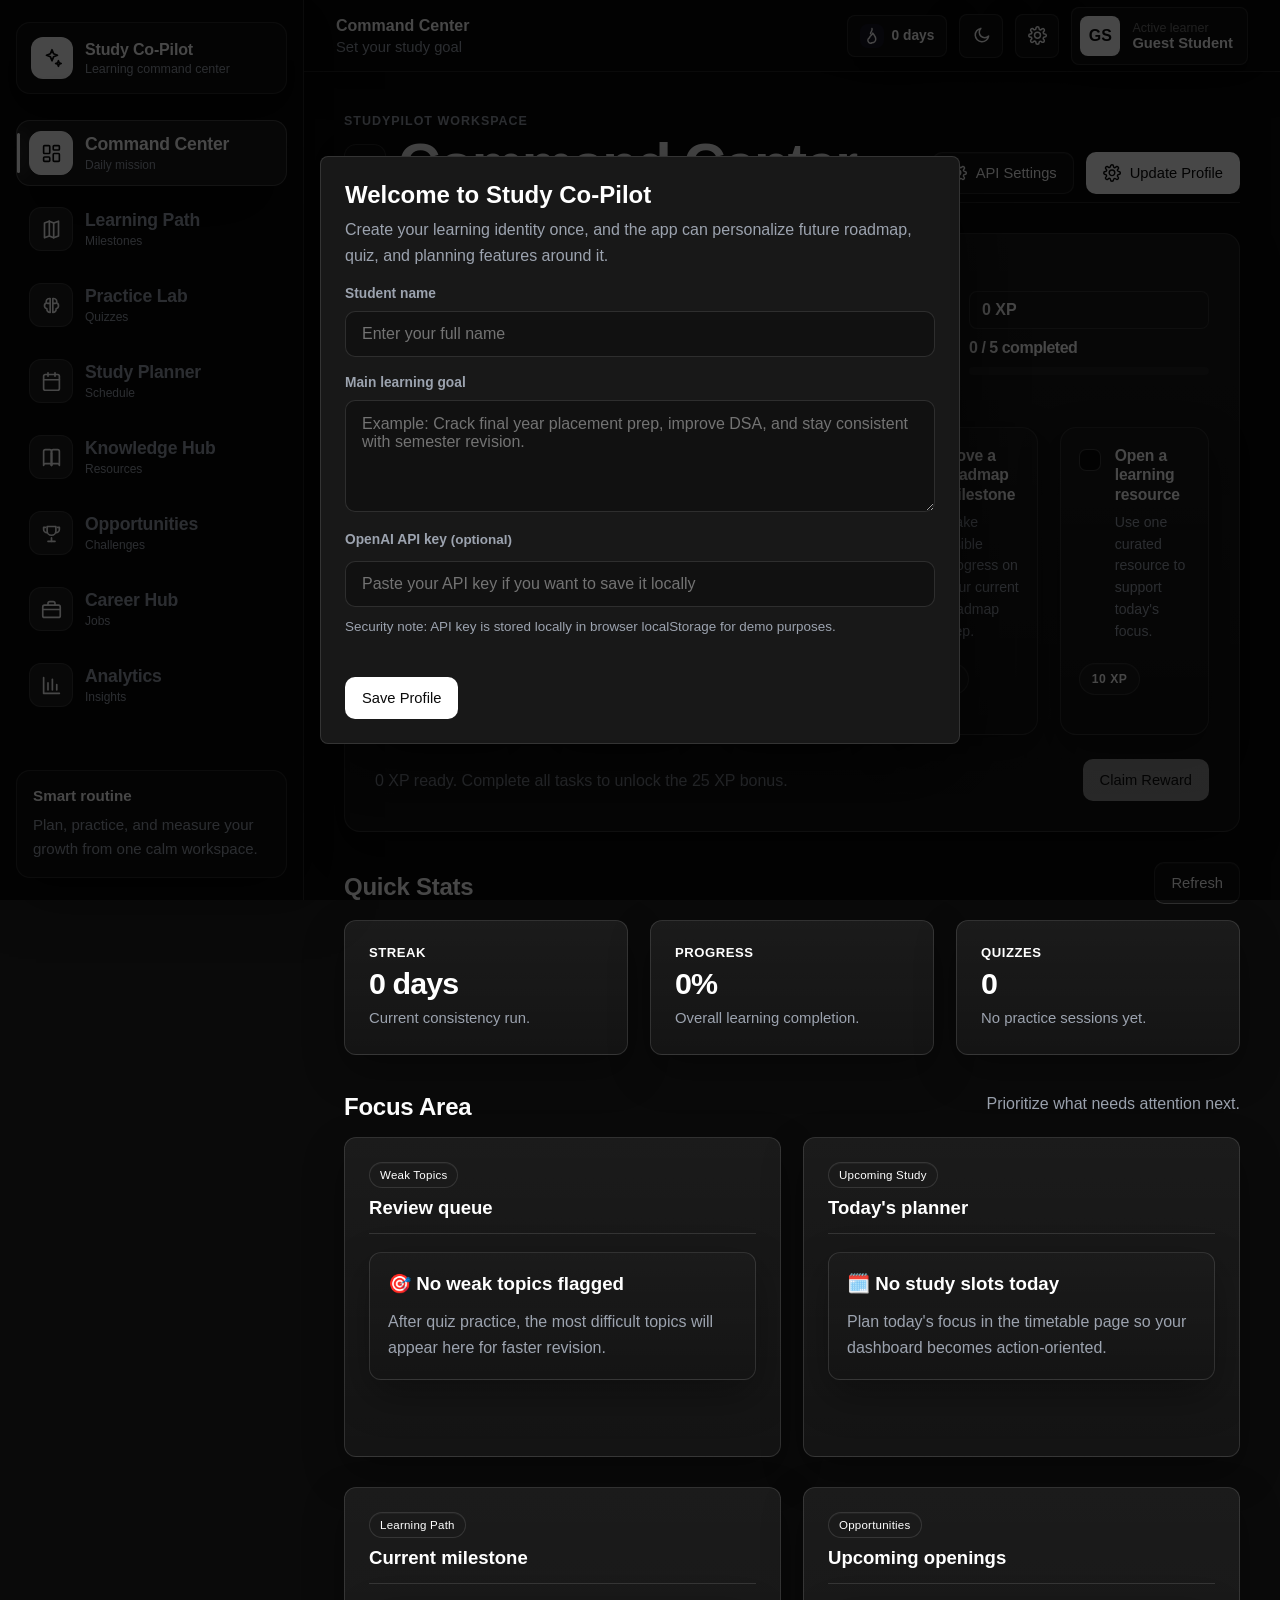
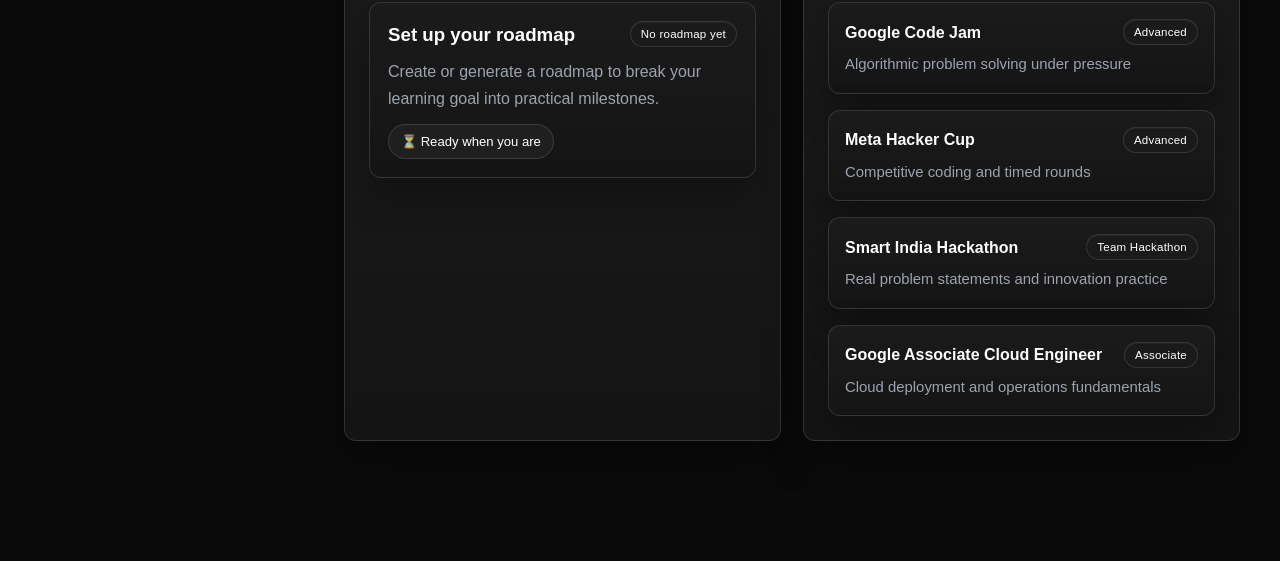
==== commit 9850f3b8: "Update index.html" ====
--- a/index.html
+++ b/index.html
@@ -9,6 +9,7 @@
   <link rel="preconnect" href="https://fonts.gstatic.com" crossorigin>
   <link rel="stylesheet" href="CSS/style.css">
 </head>
+  <script src="JS/app.js"></script>
 <body>
   <div class="app-shell">
     <aside class="sidebar" id="sidebar"></aside>
@@ -135,8 +136,8 @@
     <p>Preparing your workspace...</p>
   </div>
 
-  <script src="./js/storage.js" defer></script>
-  <script src="./js/data.js" defer></script>
-  <script src="./js/app.js" defer></script>
+<script src="JS/data.js"></script>
+<script src="JS/storage.js"></script>
+<script src="JS/app.js"></script>
 </body>
 </html>
